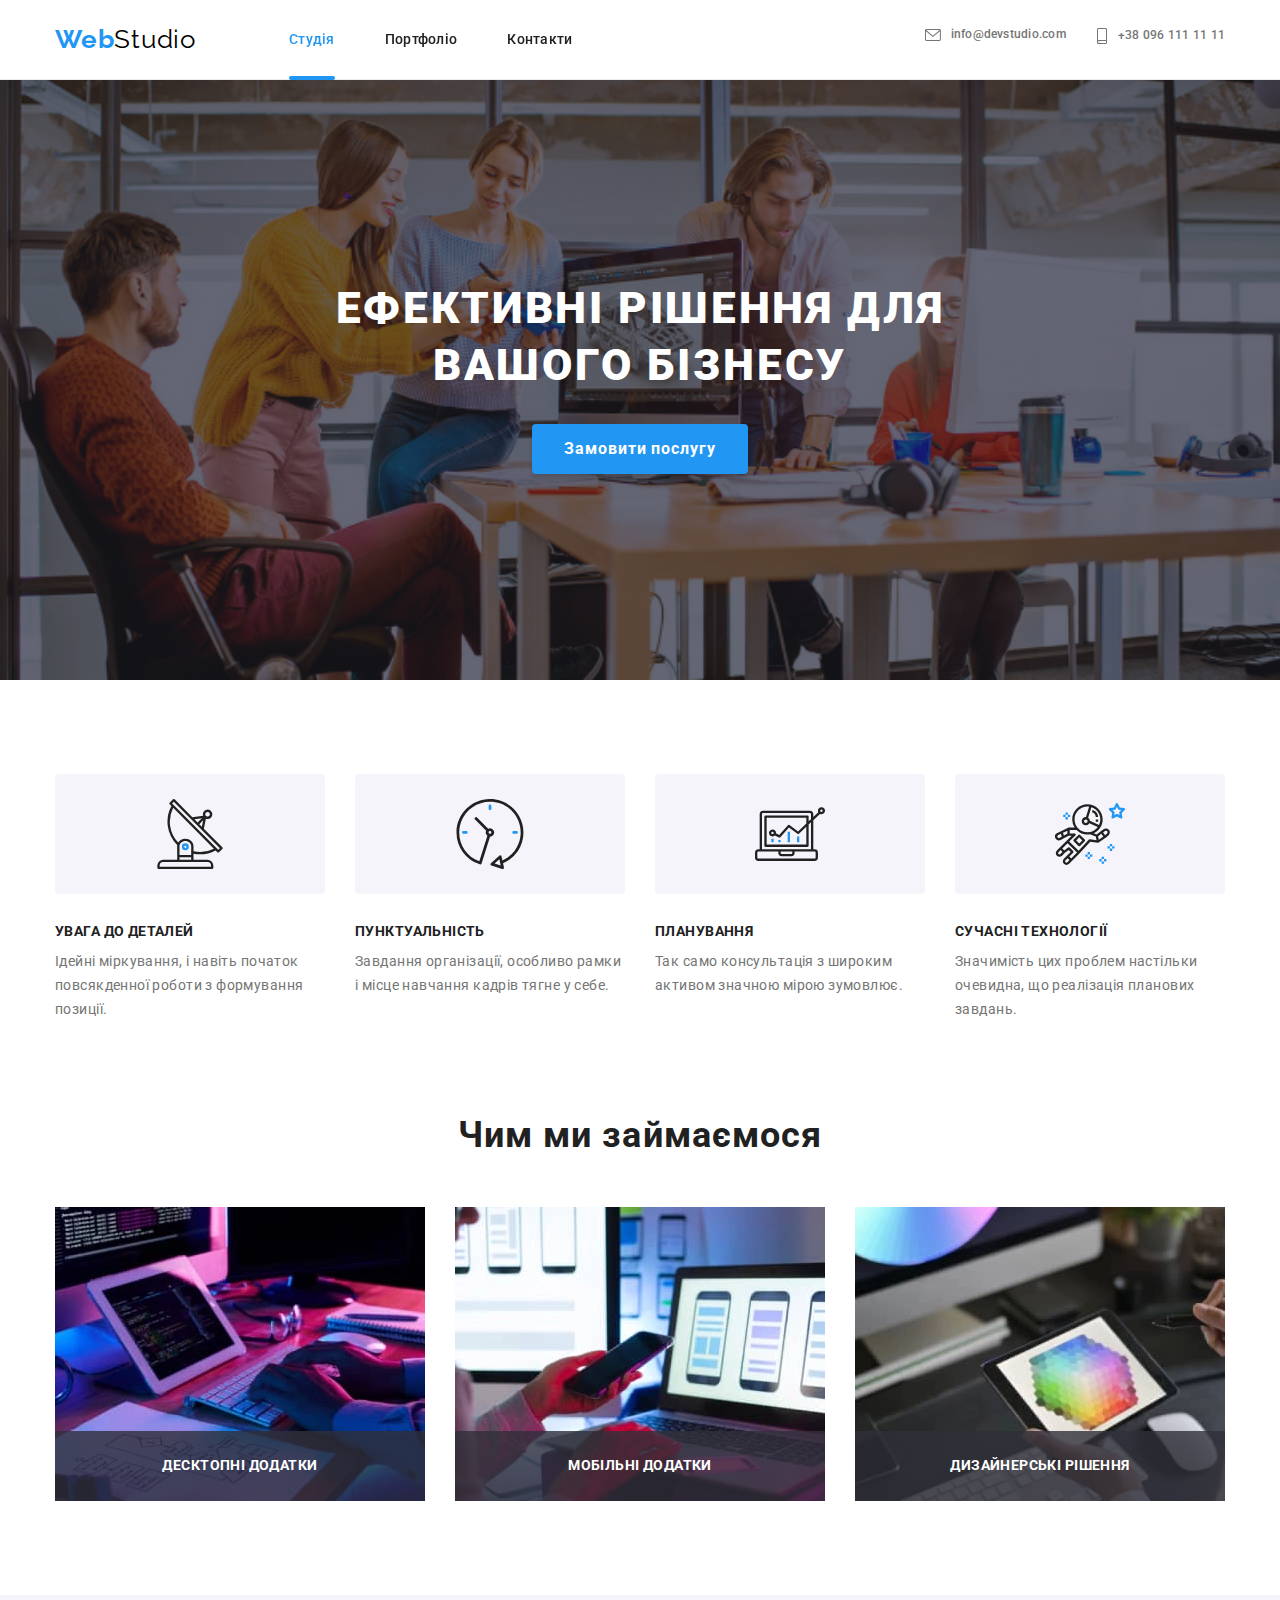
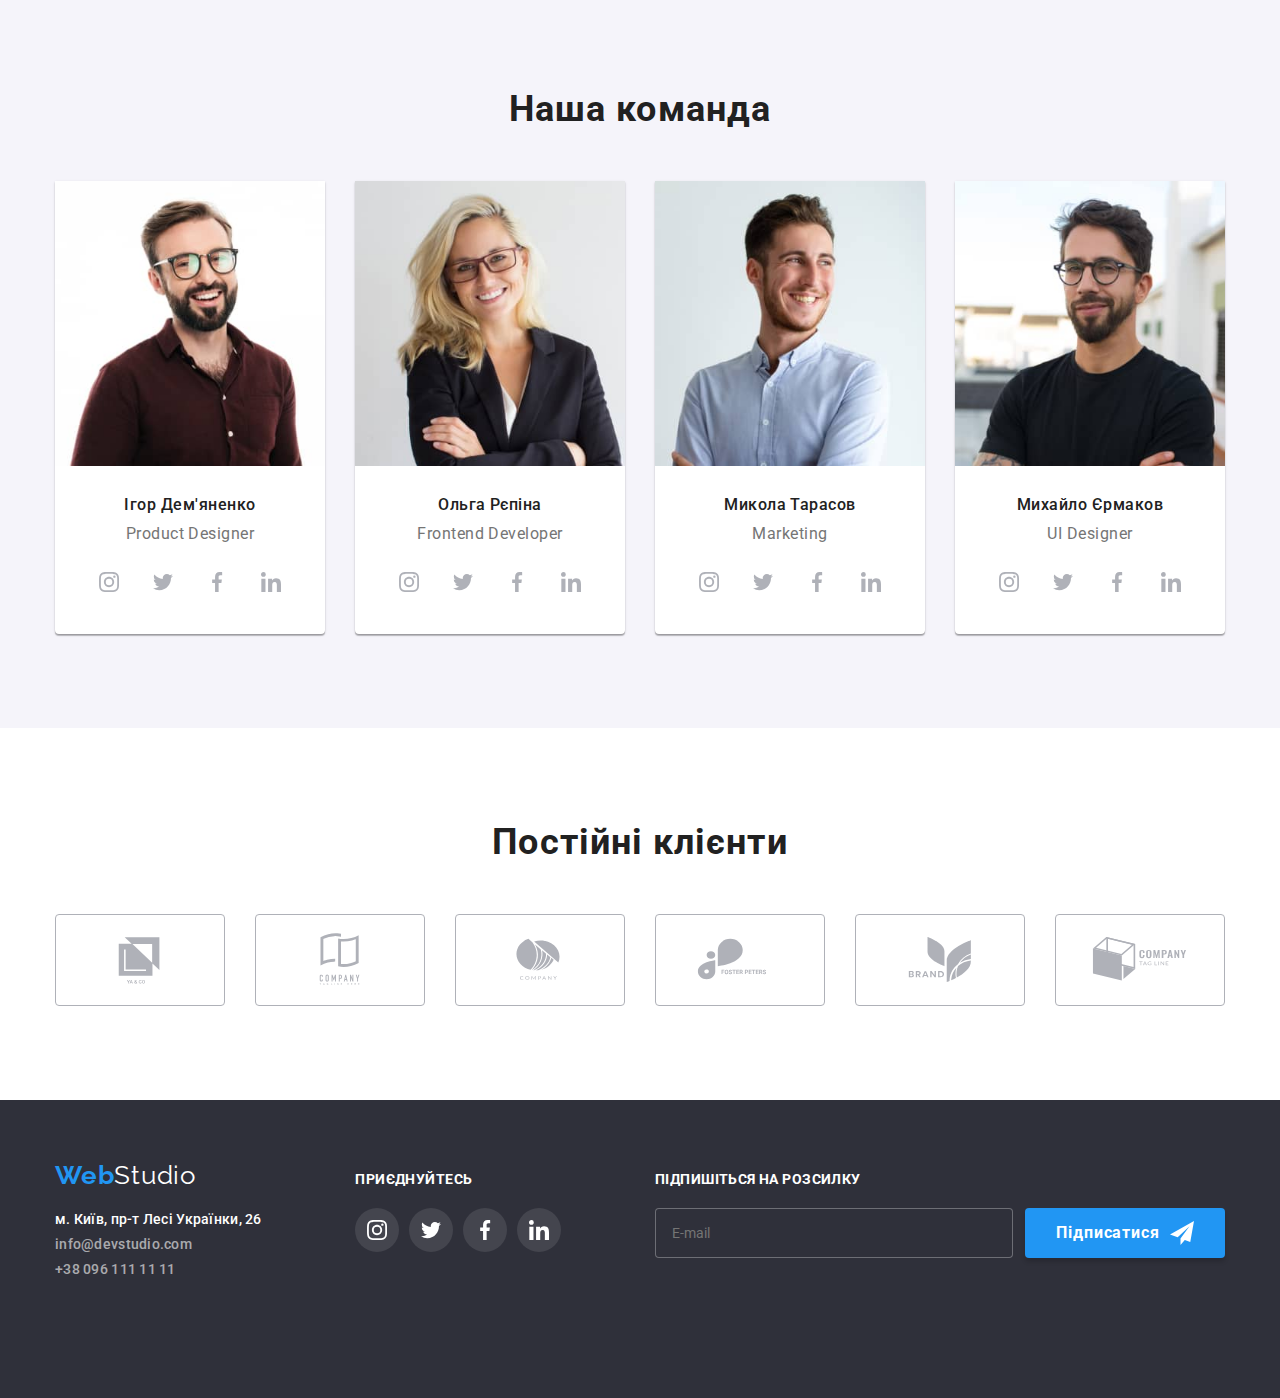
==== index.html @ 9d09aef8 "Initial commit" ====
<!DOCTYPE html>
<html lang="uk">
  <head>
    <meta charset="UTF-8" />
    <meta http-equiv="X-UA-Compatible" content="IE=edge" />
    <meta name="viewport" content="width=device-width, initial-scale=1.0" />
    <title lang="en">WebStudio</title>

    <link rel="preconnect" href="https://fonts.googleapis.com" />
    <link rel="preconnect" href="https://fonts.gstatic.com" crossorigin />
    <link
      href="https://fonts.googleapis.com/css2?family=Oleo+Script&family=Raleway:wght@700&family=Roboto:wght@400;500;700;900&display=swap"
      rel="stylesheet"
    />
    <link
      href="https://fonts.googleapis.com/css2?family=Roboto:wght@400;500;700;900&display=swap"
      rel="stylesheet"
    />
    <link
      rel="stylesheet"
      href="https://cdnjs.cloudflare.com/ajax/libs/modern-normalize/1.1.0/modern-normalize.min.css"
    />
    <link rel="stylesheet" href="./css/main.min.css" />
  </head>
  <body>
    <header class="page-header">
      <div class="container page-header__container">
        <a class="logo page-header__logo" href="./index.html"
          >Web<span class="logo__item">Studio</span></a
        >
        <nav class="navigation page-header__navigation">
          <ul class="navigation__list list">
            <li class="navigation__list-item">
              <a
                class="link navigation__link navigation__link_current"
                href="./index.html"
                >Студія</a
              >
            </li>
            <li class="navigation__list-item">
              <a class="link navigation__link" href="./portfolio.html"
                >Портфоліо</a
              >
            </li>
            <li class="navigation__list-item">
              <a class="link navigation__link" href="#">Контакти</a>
            </li>
          </ul>
        </nav>
        <ul class="contact-list list">
          <li class="contact-list__item">
            <a
              class="link contact-list__link"
              href="mailto:info@devstudio.com"
              target="_blank"
            >
              <svg
                aria-label="іконка пошти"
                class="contact-list__icon"
                width="16"
                height="12"
              >
                <use href="./images/sprite.svg#icon-envelope"></use></svg
              >info@devstudio.com</a
            >
          </li>
          <li class="contact-list__item">
            <a class="link contact-list__link" href="tel:+380961111111"
              ><svg
                aria-label="іконка телефону"
                class="contact-list__icon"
                width="12"
                height="16"
              >
                <use href="./images/sprite.svg#icon-smartphone"></use></svg
              >+38 096 111 11 11
            </a>
          </li>
        </ul>
        <button type="button" class="modal-menu-open-btn" data-menu-open>
          <svg
            aria-label="іконка меню"
            width="40"
            height="40"
            class="modal-menu-open-btn__icon"
          >
            <use href="./images/sprite.svg#icon-burger"></use>
          </svg>
        </button>
      </div>
      <div class="modal-menu" data-menu>
        <div class="container mobile-menu__container">
          <button type="button" class="modal-menu__close-btn" data-menu-close>
            <svg
              class="modal-menu__close-icon"
              aria-label="іконка замкнення"
              width="40"
              height="40"
            >
              <use href="./images/sprite.svg#icon-close"></use>
            </svg>
          </button>

          <ul class="modal-menu-nav__list list">
            <li class="modal-menu-nav__item">
              <a class="modal-menu-nav__link link" href="#">Студія</a>
            </li>
            <li class="modal-menu-nav__item">
              <a class="modal-menu-nav__link link" href="#">Портфоліо</a>
            </li>
            <li class="modal-menu-nav__item">
              <a class="modal-menu-nav__link link" href="#">Контакти</a>
            </li>
          </ul>

          <ul class="modal-menu-contact-list list">
            <li class="modal-menu-contact-list__item">
              <a
                class="modal-menu-contact-list__mail-link link"
                href="mailto:info@devstudio.com"
                target="_blank"
                >info@devstudio.com</a
              >
            </li>
            <li class="modal-menu-contact-list__item">
              <a
                class="modal-menu-contact-list__tel-link link"
                href="tel:+380961111111"
                >+38 096 111 11 11
              </a>
            </li>
          </ul>
          <ul class="modal-menu-media-list list">
            <li class="modal-menu-media-list__item">
              <a class="modal-menu-media-list_link link" href="#">Instagram</a>
            </li>
            <li class="modal-menu-media-list__item">
              <a class="modal-menu-media-list_link link" href="#">Twitter</a>
            </li>
            <li class="modal-menu-media-list__item">
              <a class="modal-menu-media-list_link link" href="#">Facebook</a>
            </li>
            <li class="modal-menu-media-list__item">
              <a class="modal-menu-media-list_link link" href="#">Linkedin</a>
            </li>
          </ul>
        </div>
      </div>
    </header>
    <main>
      <section class="section-hero">
        <div class="container">
          <h1 class="section-hero__heading">
            Ефективні рішення для вашого бізнесу
          </h1>
          <button
            class="button section-hero__button"
            type="button"
            data-modal-open
          >
            Замовити послугу
          </button>
        </div>
      </section>
      <section class="advantages-section">
        <div class="container">
          <h2 class="visually-hidden">Наші переваги</h2>
          <ul class="advantages-section__list list">
            <li>
              <div class="advantages-section__icon-box">
                <svg
                  aria-label="іконка антени"
                  class="advantages-section__icon"
                  width="70"
                  height="70"
                >
                  <use href="./images/sprite.svg#icon-antenna-1"></use>
                </svg>
              </div>
              <h3 class="advantages-section__heading">Увага до деталей</h3>
              <p class="advantages-section__paragraph">
                Ідейні міркування, і навіть початок повсякденної роботи з
                формування позиції.
              </p>
            </li>
            <li>
              <div class="advantages-section__icon-box">
                <svg
                  aria-label="іконка годинника"
                  class="advantages-section__icon"
                  width="70"
                  height="70"
                >
                  <use href="./images/sprite.svg#icon-clock-1"></use>
                </svg>
              </div>
              <h3 class="advantages-section__heading">Пунктуальність</h3>
              <p class="advantages-section__paragraph">
                Завдання організації, особливо рамки і місце навчання кадрів
                тягне у себе.
              </p>
            </li>
            <li>
              <div class="advantages-section__icon-box">
                <svg
                  aria-label="іконка діаграми"
                  class="advantages-section__icon"
                  width="70"
                  height="70"
                >
                  <use href="./images/sprite.svg#icon-diagram-1"></use>
                </svg>
              </div>
              <h3 class="advantages-section__heading">Планування</h3>
              <p class="advantages-section__paragraph">
                Так само консультація з широким активом значною мірою зумовлює.
              </p>
            </li>
            <li>
              <div class="advantages-section__icon-box">
                <svg
                  aria-label="іконка астронавта"
                  class="advantages-section__icon"
                  width="70"
                  height="70"
                >
                  <use href="./images/sprite.svg#icon-astronaut-1"></use>
                </svg>
              </div>
              <h3 class="advantages-section__heading">Сучасні технології</h3>
              <p class="advantages-section__paragraph">
                Значимість цих проблем настільки очевидна, що реалізація
                планових завдань.
              </p>
            </li>
          </ul>
        </div>
      </section>
      <section class="activity-section">
        <div class="container">
          <h2 class="section-heading">Чим ми займаємося</h2>
          <ul class="activity-section__list list">
            <li class="activity-section-list-item">
              <div class="activity-section__thumb">
                <picture>
                  <source
                    srcset="./images/img-1.webp 1x, ./images/img-1@2x.webp 2x"
                    type="image/webp"
                  />
                  <img
                    srcset="./images/img-1@2x.jpg 2x"
                    src="./images/img-1.jpg"
                    alt="Людина працює за комп'ютером"
                  />
                </picture>
                <div class="activity-section__overlay">
                  <p class="activity-section__overlay__paragraph">
                    Десктопні додатки
                  </p>
                </div>
              </div>
            </li>
            <li class="act-list-item">
              <div class="activity-section__thumb">
                <picture>
                  <source
                    srcset="./images/img-2.webp 1x, ./images/img-2@2x.webp 2x"
                    type="image/webp"
                  />
                  <img
                    srcset="./images/img-2@2x.jpg 2x"
                    src="./images/img-2.jpg"
                    alt="Людина працює з телефоном та ноутбуком"
                  />
                </picture>
                <div class="activity-section__overlay">
                  <p class="activity-section__overlay__paragraph">
                    Мобільні додатки
                  </p>
                </div>
              </div>
            </li>
            <li class="act-list-item">
              <div class="activity-section__thumb">
                <picture>
                  <source
                    srcset="./images/img-3.webp 1x, ./images/img-3@2x.webp 2x"
                    type="image/webp"
                  />
                  <img
                    srcset="./images/img-3@2x.jpg 2x"
                    src="./images/img-3.jpg"
                    alt="Людина дивиться на палітру кольорів у планшеті"
                  />
                </picture>
                <div class="activity-section__overlay">
                  <p class="activity-section__overlay__paragraph">
                    Дизайнерські рішення
                  </p>
                </div>
              </div>
            </li>
          </ul>
        </div>
      </section>
      <section class="team-section">
        <div class="container">
          <h2 class="section-heading">Наша команда</h2>

          <ul class="team-list list">
            <li class="team-card">
              <picture>
                <source
                  srcset="
                    ./images/team-1.jpg            1x,
                    ./images/team-1-desktop@2x.jpg 2x
                  "
                  media="(min-width: 1600px)"
                />

                <source
                  srcset="
                    ./images/team-1.webp            1x,
                    ./images/team-1-desktop@2x.webp 2x
                  "
                  media="(min-width: 1600px)"
                  type="image/webp"
                />
                <source
                  srcset="
                    ./images/team-1-tablet.jpg    1x,
                    ./images/team-1-tablet@2x.jpg 2x
                  "
                  media="(min-width: 768px)"
                />
                <source
                  srcset="
                    ./images/team-1-tablet.jpg    1x,
                    ./images/team-1-tablet@2x.jpg 2x
                  "
                  media="(min-width: 768px)"
                  type="image/webp"
                />
                <source
                  srcset="
                    ./images/team-1-mobile.jpg    1x,
                    ./images/team-1-mobile@2x.jpg 2x
                  "
                  media="(max-width: 767px)"
                />
                <source
                  srcset="
                    ./images/team-1-mobile.jpg    1x,
                    ./images/team-1-mobile@2x.jpg 2x
                  "
                  media="(max-width: 767px)"
                  type="image/webp"
                />

                <img
                  src="./images/team-1-mobile.jpg"
                  alt="Чоловік в окулярах"
                />
              </picture>
              <div class="team-card__text">
                <h3 class="team-card__name">Ігор Дем'яненко</h3>
                <p class="team-card__position" lang="en">Product Designer</p>

                <ul class="team-link-list list">
                  <li class="team-link-list__item">
                    <a class="team-link-list__link" href="#">
                      <svg
                        aria-label="іконка інстаграма"
                        class="team-link-list__icon"
                        width="20"
                        height="20"
                      >
                        <use href="./images/sprite.svg#icon-instagram"></use>
                      </svg>
                    </a>
                  </li>
                  <li class="team-link-list__item">
                    <a class="team-link-list__link" href="#">
                      <svg
                        aria-label="ікнока твітера"
                        class="team-link-list__icon"
                        width="20"
                        height="20"
                      >
                        <use href="./images/sprite.svg#icon-twitter"></use>
                      </svg>
                    </a>
                  </li>
                  <li class="team-link-list__item">
                    <a class="team-link-list__link" href="#">
                      <svg
                        aria-label="іконка фейсбука"
                        class="team-link-list__icon"
                        width="20"
                        height="20"
                      >
                        <use href="./images/sprite.svg#icon-facebook"></use>
                      </svg>
                    </a>
                  </li>
                  <li class="team-link-list__item">
                    <a class="team-link-list__link" href="#">
                      <svg
                        aria-label="іконка лінкедіна"
                        class="team-link-list__icon"
                        width="20"
                        height="20"
                      >
                        <use href="./images/sprite.svg#icon-linkedin"></use>
                      </svg>
                    </a>
                  </li>
                </ul>
              </div>
            </li>
            <li class="team-card">
              <picture>
                <source
                  srcset="
                    ./images/team-2.jpg            1x,
                    ./images/team-2-desktop@2x.jpg 2x
                  "
                  media="(min-width: 1600px)"
                />
                <source
                  srcset="
                    ./images/team-2.webp            1x,
                    ./images/team-2-desktop@2x.webp 2x
                  "
                  media="(min-width: 1600px)"
                  type="image/webp"
                />
                <source
                  srcset="
                    ./images/team-2-tablet.jpg    1x,
                    ./images/team-2-tablet@2x.jpg 2x
                  "
                  media="(min-width: 768px)"
                />
                <source
                  srcset="
                    ./images/team-2-tablet.webp    1x,
                    ./images/team-2-tablet@2x.webp 2x
                  "
                  media="(min-width: 768px)"
                  type="image/webp"
                />
                <source
                  srcset="
                    ./images/team-2-mobile.jpg    1x,
                    ./images/team-2-mobile@2x.jpg 2x
                  "
                  media="(max-width: 767px)"
                />
                <source
                  srcset="
                    ./images/team-2-mobile.webp    1x,
                    ./images/team-2-mobile@2x.webp 2x
                  "
                  media="(max-width: 767px)"
                  type="image/webp"
                />
                <img src="./images/team-2-mobile.jpg" alt="Жінка в окулярах" />
              </picture>
              <div class="team-card__text">
                <h3 class="team-card__name">Ольга Рєпіна</h3>
                <p class="team-card__position" lang="en">Frontend Developer</p>

                <ul class="team-link-list list">
                  <li class="team-link-list__item">
                    <a class="team-link-list__link" href="#">
                      <svg
                        aria-label="іконка інстаграма"
                        class="team-link-list__icon"
                        width="20"
                        height="20"
                      >
                        <use href="./images/sprite.svg#icon-instagram"></use>
                      </svg>
                    </a>
                  </li>
                  <li class="team-link-list__item">
                    <a class="team-link-list__link" href="#">
                      <svg
                        aria-label="іконка твітера"
                        class="team-link-list__icon"
                        width="20"
                        height="20"
                      >
                        <use href="./images/sprite.svg#icon-twitter"></use>
                      </svg>
                    </a>
                  </li>
                  <li class="team-link-list__item">
                    <a class="team-link-list__link" href="#">
                      <svg
                        aria-label="іконка фейсбука"
                        class="team-link-list__icon"
                        width="20"
                        height="20"
                      >
                        <use href="./images/sprite.svg#icon-facebook"></use>
                      </svg>
                    </a>
                  </li>
                  <li class="team-link-list__item">
                    <a class="team-link-list__link" href="#">
                      <svg
                        aria-label="іконка лінкедіна"
                        class="team-link-list__icon"
                        width="20"
                        height="20"
                      >
                        <use href="./images/sprite.svg#icon-linkedin"></use>
                      </svg>
                    </a>
                  </li>
                </ul>
              </div>
            </li>
            <li class="team-card">
              <picture>
                <source
                  srcset="
                    ./images/team-3.jpg            1x,
                    ./images/team-3-desktop@2x.jpg 2x
                  "
                  media="(min-width: 1600px)"
                />
                <source
                  srcset="
                    ./images/team-3.webp            1x,
                    ./images/team-3-desktop@2x.webp 2x
                  "
                  media="(min-width: 1600px)"
                  type="image/webp"
                />
                <source
                  srcset="
                    ./images/team-3-tablet.jpg    1x,
                    ./images/team-3-tablet@2x.jpg 2x
                  "
                  media="(min-width: 768px)"
                />
                <source
                  srcset="
                    ./images/team-3-tablet.webp    1x,
                    ./images/team-3-tablet@2x.webp 2x
                  "
                  media="(min-width: 768px)"
                  type="image/webp"
                />
                <source
                  srcset="
                    ./images/team-3-mobile.jpg    1x,
                    ./images/team-3-mobile@2x.jpg 2x
                  "
                  media="(max-width: 767px)"
                />
                <source
                  srcset="
                    ./images/team-3-mobile.webp    1x,
                    ./images/team-3-mobile@2x.webp 2x
                  "
                  media="(max-width: 767px)"
                  type="image/webp"
                />
                <img src="./images/team-3-mobile.jpg" alt="Хлопець в сорочці" />
              </picture>
              <div class="team-card__text">
                <h3 class="team-card__name">Микола Тарасов</h3>
                <p class="team-card__position" lang="en">Marketing</p>

                <ul class="team-link-list list">
                  <li class="team-link-list__item">
                    <a class="team-link-list__link" href="#">
                      <svg
                        aria-label="іконка інстаграма"
                        class="team-link-list__icon"
                        width="20"
                        height="20"
                      >
                        <use href="./images/sprite.svg#icon-instagram"></use>
                      </svg>
                    </a>
                  </li>
                  <li class="team-link-list__item">
                    <a class="team-link-list__link" href="#">
                      <svg
                        aria-label="іконка твітера"
                        class="team-link-list__icon"
                        width="20"
                        height="20"
                      >
                        <use href="./images/sprite.svg#icon-twitter"></use>
                      </svg>
                    </a>
                  </li>
                  <li class="team-link-list__item">
                    <a class="team-link-list__link" href="#">
                      <svg
                        aria-label="іконка фейсбука"
                        class="team-link-list__icon"
                        width="20"
                        height="20"
                      >
                        <use href="./images/sprite.svg#icon-facebook"></use>
                      </svg>
                    </a>
                  </li>
                  <li class="team-link-list__item">
                    <a class="team-link-list__link" href="#">
                      <svg
                        aria-label="іконка лінкедіна"
                        class="team-link-list__icon"
                        width="20"
                        height="20"
                      >
                        <use href="./images/sprite.svg#icon-linkedin"></use>
                      </svg>
                    </a>
                  </li>
                </ul>
              </div>
            </li>
            <li class="team-card">
              <picture>
                <source
                  srcset="
                    ./images/team-4.jpg            1x,
                    ./images/team-4-desktop@2x.jpg 2x
                  "
                  media="(min-width: 1600px)"
                />
                <source
                  srcset="
                    ./images/team-4.webp            1x,
                    ./images/team-4-desktop@2x.webp 2x
                  "
                  media="(min-width: 1600px)"
                  type="image/webp"
                />
                <source
                  srcset="
                    ./images/team-4-tablet.jpg    1x,
                    ./images/team-4-tablet@2x.jpg 2x
                  "
                  media="(min-width: 768px)"
                />
                <source
                  srcset="
                    ./images/team-4-tablet.webp    1x,
                    ./images/team-4-tablet@2x.webp 2x
                  "
                  media="(min-width: 768px)"
                  type="image/webp"
                />
                <source
                  srcset="
                    ./images/team-4-mobile.jpg    1x,
                    ./images/team-4-mobile@2x.jpg 2x
                  "
                  media="(max-width: 767px)"
                />
                <source
                  srcset="
                    ./images/team-4-mobile.webp    1x,
                    ./images/team-4-mobile@2x.webp 2x
                  "
                  media="(max-width: 767px)"
                  type="image-webp"
                />
                <img
                  src="./images/team-4-mobile.jpg"
                  alt="Хлопець в окулярах"
                />
              </picture>

              <div class="team-card__text">
                <h3 class="team-card__name">Михайло Єрмаков</h3>
                <p class="team-card__position" lang="en">UI Designer</p>

                <ul class="team-link-list list">
                  <li class="team-link-list__item">
                    <a class="team-link-list__link" href="#">
                      <svg
                        aria-label="іконка інстаграма"
                        class="team-link-list__icon"
                        width="20"
                        height="20"
                      >
                        <use href="./images/sprite.svg#icon-instagram"></use>
                      </svg>
                    </a>
                  </li>
                  <li class="team-link-list__item">
                    <a class="team-link-list__link" href="#">
                      <svg
                        aria-label="іконка твітера"
                        class="team-link-list__icon"
                        width="20"
                        height="20"
                      >
                        <use href="./images/sprite.svg#icon-twitter"></use>
                      </svg>
                    </a>
                  </li>
                  <li class="team-link-list__item">
                    <a class="team-link-list__link" href="#">
                      <svg
                        aria-label="іконка фейсбука"
                        class="team-link-list__icon"
                        width="20"
                        height="20"
                      >
                        <use href="./images/sprite.svg#icon-facebook"></use>
                      </svg>
                    </a>
                  </li>
                  <li class="team-link-list__item">
                    <a class="team-link-list__link" href="#">
                      <svg
                        aria-label="іконка лінкедіна"
                        class="team-link-list__icon"
                        width="20"
                        height="20"
                      >
                        <use href="./images/sprite.svg#icon-linkedin"></use>
                      </svg>
                    </a>
                  </li>
                </ul>
              </div>
            </li>
          </ul>
        </div>
      </section>

      <section class="client-section">
        <div class="container">
          <h2 class="section-heading">Постійні клієнти</h2>
          <ul class="client-list list">
            <li class="client-list__item">
              <a href="#" class="client-list__link">
                <svg
                  aria-label="лого компанії"
                  class="client-list__icon"
                  width="106"
                  height="60"
                >
                  <use href="./images/sprite.svg#icon-logo"></use>
                </svg>
              </a>
            </li>
            <li class="client-list__item">
              <a href="#" class="client-list__link">
                <svg
                  aria-label="лого компанії"
                  class="client-list__icon"
                  width="106"
                  height="60"
                >
                  <use href="./images/sprite.svg#icon-logo-2"></use>
                </svg>
              </a>
            </li>
            <li class="client-list__item">
              <a href="#" class="client-list__link">
                <svg
                  aria-label="лого компанії"
                  class="client-list__icon"
                  width="106"
                  height="60"
                >
                  <use href="./images/sprite.svg#icon-logo-3"></use>
                </svg>
              </a>
            </li>
            <li class="client-list__item">
              <a href="#" class="client-list__link">
                <svg
                  aria-label="лого компанії"
                  class="client-list__icon"
                  width="106"
                  height="60"
                >
                  <use href="./images/sprite.svg#icon-logo-4"></use>
                </svg>
              </a>
            </li>
            <li class="client-list__item">
              <a href="#" class="client-list__link">
                <svg
                  aria-label="лого компанії"
                  class="client-list__icon"
                  width="106"
                  height="60"
                >
                  <use href="./images/sprite.svg#icon-logo-5"></use>
                </svg>
              </a>
            </li>
            <li class="client-list__item">
              <a href="#" class="client-list__link">
                <svg
                  aria-label="лого компанії"
                  class="client-list__icon"
                  width="106"
                  height="60"
                >
                  <use href="./images/sprite.svg#icon-logo-6"></use>
                </svg>
              </a>
            </li>
          </ul>
        </div>
      </section>
    </main>
    <footer class="page-footer">
      <div class="container page-footer__container">
        <div class="page-footer__section address-container">
          <a class="logo address-container__logo" href="./index.html"
            >Web<span class="logo__item logo__item_light">Studio</span></a
          >
          <address class="address-container__address-info address-info">
            <ul class="list address-info__list">
              <li class="address-info__list-item">
                <a
                  class="link address-info__address-link"
                  href="https://goo.gl/maps/ioWXc1XH5CA14CVF7"
                  target="_blank"
                  rel="noopener norefferer nofollow"
                  >м. Київ, пр-т Лесі Українки, 26</a
                >
              </li>
              <li class="address-info__list-item">
                <a
                  class="link address-info__contact-link"
                  href="mailto:info@devstudio.com"
                  target="_blank"
                  >info@devstudio.com</a
                >
              </li>
              <li class="address-info__list-item">
                <a
                  class="link address-info__contact-link"
                  href="tel:+380961111111"
                  >+38 096 111 11 11</a
                >
              </li>
            </ul>
          </address>
        </div>
        <div class="page-footer__section">
          <p class="page-footer__section-title">Приєднуйтесь</p>
          <ul class="list join-us-list">
            <li class="join-us-list__item">
              <a class="join-us-list__link" href="#">
                <svg
                  aria-label="інонка інстаграма"
                  class="join-us-list__icon"
                  width="20"
                  height="20"
                >
                  <use href="./images/sprite.svg#icon-instagram-2"></use>
                </svg>
              </a>
            </li>
            <li class="join-us-list__item">
              <a class="join-us-list__link" href="#">
                <svg
                  aria-label="інонка твітера"
                  class="join-us-list__icon"
                  width="20"
                  height="20"
                >
                  <use href="./images/sprite.svg#icon-twitter-2"></use>
                </svg>
              </a>
            </li>
            <li class="join-us-list__item">
              <a class="join-us-list__link" href="#">
                <svg
                  aria-label="іконка фейсбука"
                  class="join-us-list__icon"
                  width="20"
                  height="20"
                >
                  <use href="./images/sprite.svg#icon-facebook-2"></use>
                </svg>
              </a>
            </li>
            <li class="join-us-list__item">
              <a class="join-us-list__link" href="#">
                <svg
                  aria-label="іконка лінкедіна"
                  class="join-us-list__icon"
                  width="20"
                  height="20"
                >
                  <use href="./images/sprite.svg#icon-linkedin-2"></use>
                </svg>
              </a>
            </li>
          </ul>
        </div>
        <div class="page-footer__section subscription-section">
          <p class="page-footer__section-title">Підпишіться на розсилку</p>
          <form class="subscription-form">
            <input
              class="subscription-form__email"
              type="email"
              placeholder="E-mail"
              name="user-email"
              required
            />
            <button
              type="submit"
              class="button subscription-form__submit-button"
            >
              Підписатися<svg
                class="subscription-form__submit-icon"
                aria-label="іконка відправлення"
                width="24"
                height="24"
              >
                <use href="./images/sprite.svg#icon-send"></use>
              </svg>
            </button>
          </form>
        </div>
      </div>
    </footer>
    <div class="backdrop is-hidden" data-modal>
      <div class="modal-window">
        <button type="button" class="modal-close-btn" data-modal-close>
          <svg
            aria-label="іконка закриття"
            class="close-icon"
            width="18"
            height="18"
          >
            <use href="./images/sprite.svg#icon-close"></use>
          </svg>
        </button>
        <p class="modal-paragraph">Залиште свої дані, ми вам передзвонимо</p>
        <form class="modal-form">
          <label class="modal-label" for="name">Ім'я</label>
          <div class="input-wrapper">
            <input
              class="modal-input"
              type="text"
              name="client-name"
              id="name"
              required
              pattern="[A-Za-zА-Яа-яІіЇї]+"
            />
            <svg
              class="input-icon"
              aria-label="іконка чоловіка"
              width="18"
              height="18"
            >
              <use href="./images/sprite.svg#name-icon"></use>
            </svg>
          </div>

          <label class="modal-label" for="phone-number">Телефон</label>
          <div class="input-wrapper">
            <input
              class="modal-input"
              type="tel"
              name="client-phone-number"
              id="phone-number"
              required
              pattern="^[\+]?[(]?[0-9]{3}[)]?[-\s\.]?[0-9]{3}[-\s\.]?[0-9]{4,6}$"
            />
            <svg
              class="input-icon"
              aria-label="іконка телефона"
              width="18"
              height="18"
            >
              <use href="./images/sprite.svg#tel-icon"></use>
            </svg>
          </div>

          <label class="modal-label" for="email">Пошта </label>
          <div class="input-wrapper">
            <input
              class="modal-input"
              type="email"
              id="email"
              name="client-email"
              required
              pattern="^[a-zA-Z0-9.!#$%&'*+/=?^_`{|}~-]+@[a-zA-Z0-9-]+(?:\.[a-zA-Z0-9-]+)*$"
            />
            <svg
              class="input-icon"
              aria-label="іконка пошти"
              width="18"
              height="18"
            >
              <use href="./images/sprite.svg#email-icon"></use>
            </svg>
          </div>

          <label class="textarea-label"
            >Коментар
            <textarea
              class="modal-textarea"
              name="client-comment"
              placeholder="Введіть текст"
            ></textarea>
          </label>
          <label class="checkbox-label">
            <input
              class="modal-checkbox visually-hidden"
              type="checkbox"
              name="user-policy"
              required
            />
            <svg class="unchecked-icon" width="16" height="15">
              <use href="./images/sprite.svg#icon-unchecked"></use>
            </svg>
            <svg class="checked-icon" width="16" height="15">
              <use href="./images/sprite.svg#icon-check"></use>
            </svg>
            Погоджуюся з розсилкою та приймаю
            <a class="policy-link" href="#">Умови договору</a>
          </label>

          <button class="button modal-form-button" type="submit">
            Відправити
          </button>
        </form>
      </div>
    </div>
    <script src="./js/modal.js"></script>
    <script src="./js/menu.js"></script>
  </body>
</html>
---- css/main.min.css ----
:root{--footer-color: #2f303a;--accent-color: #2196f3;--main-color: #ffffff;--primary-text-color: #757575;--secondary-text-color: #212121;--background-color: #f5f5f5;--additional-background-color: #f5f4fa;--main-font: "Roboto", sans-serif;--logo-font: "Raleway", sans-serif}.visually-hidden{position:absolute;width:1px;height:1px;margin:-1px;border:0;padding:0;white-space:nowrap;clip-path:inset(100%);clip:rect(0 0 0 0);overflow:hidden}body{padding-top:60px;background-color:var(--main-color);font-family:"Roboto",sans-serif;color:var(--secondary-text-color);font-size:14px;letter-spacing:.03em}h1,h2,h3,h4,h5,h6,p{margin:0px}ul{margin-bottom:0px}img{display:block;max-width:100%;height:auto}.address{font-style:normal}.section{padding-top:94px;padding-bottom:94px}.list{list-style:none;margin:0;padding-left:0}@media screen and (min-width: 768px){body{padding-top:80px}}.container{width:100%;padding:0 15px}@media screen and (min-width: 480px){.container{width:480px;margin-left:auto;margin-right:auto}}@media screen and (min-width: 768px){.container{width:768px}}@media screen and (min-width: 1200px){.container{width:1200px}}.button{background-color:var(--accent-color);border:none;box-shadow:0px 4px 4px rgba(0,0,0,.15);border-radius:4px;font-family:inherit;font-style:normal;font-weight:700;font-size:16px;line-height:1.88;color:var(--main-color);cursor:pointer;letter-spacing:.06em;white-space:nowrap;transition:background-color 250ms cubic-bezier(0.4, 0, 0.2, 1),box-shadow 250ms cubic-bezier(0.4, 0, 0.2, 1)}.button:hover,.button:focus{background-color:#188ce8;box-shadow:0px 4px 4px rgba(0,0,0,.15)}.backdrop{position:fixed;top:0;left:0;z-index:101;width:100%;height:100%;background-color:rgba(0,0,0,.2);transform:scale(1);transition:opacity 250ms cubic-bezier(0.4, 0, 0.2, 1),visibility 250ms cubic-bezier(0.4, 0, 0.2, 1),transform 250ms cubic-bezier(0.4, 0, 0.2, 1)}.backdrop.is-hidden{visibility:hidden;opacity:0;pointer-events:none}.backdrop.is-hidden .modal-window{transform:translate(-50%, -50%) scale(0)}.section-heading{margin-bottom:50px;font-weight:700;font-size:36px;line-height:1.16;text-align:center;letter-spacing:.03em;color:var(--secondary-text-color)}.modal-window{position:absolute;top:50%;left:50%;padding:40px;transform:translate(-50%, -50%) scale(1);width:450px;height:609px;background-color:var(--main-color);box-shadow:0px 1px 3px rgba(0,0,0,.12),0px 1px 1px rgba(0,0,0,.14),0px 2px 1px rgba(0,0,0,.2);border-radius:4px;transition:transform 250ms cubic-bezier(0.4, 0, 0.2, 1)}.modal-close-btn{position:absolute;padding:0;display:flex;justify-content:center;align-items:center;top:8px;right:8px;width:30px;height:30px;background-color:var(--main-color);border:1px solid rgba(0,0,0,.1);border-radius:50%;cursor:pointer}.close-icon{transition:fill 250ms cubic-bezier(0.4, 0, 0.2, 1)}.modal-close-btn:hover .close-icon,.modal-close-btn:focus .close-icon{fill:var(--accent-color)}.modal-form{display:flex;flex-direction:column}.modal-paragraph{margin:0;margin-bottom:12px;font-weight:700;font-size:20px;line-height:1.5;text-align:center;color:var(--secondary-text-color)}.modal-label,.textarea-label{font-size:14px;line-height:1.16;letter-spacing:.01em;color:var(--primary-text-color)}.modal-label{margin-bottom:4px}.textarea-label{margin-bottom:20px}.checkbox-label{position:relative;font-weight:400;font-size:12px;line-height:1.16;letter-spacing:.03em;color:var(--primary-text-color);margin-bottom:30px;margin-left:auto;margin-right:auto;padding-left:23px}.modal-input{display:block;box-sizing:border-box;width:100%;height:40px;padding-left:42px;border:1px solid rgba(33,33,33,.2);border-radius:4px;color:var(--secondary-text-color);outline:none;transition:border-color 250ms cubic-bezier(0.4, 0, 0.2, 1)}.modal-input:focus{border-color:var(--accent-color)}.input-wrapper{position:relative;width:100%;margin-bottom:10px}.input-icon{position:absolute;top:50%;left:0;transform:translateY(-50%);margin-left:12px;fill:var(--secondary-text-color);transition:fill 250ms cubic-bezier(0.4, 0, 0.2, 1)}.modal-input:focus+.input-icon{fill:var(--accent-color)}.modal-textarea{display:block;width:100%;height:120px;padding:12px 16px;border:1px solid rgba(33,33,33,.2);border-radius:4px;margin-top:4px;resize:none;outline:none;transition:border-color 250ms cubic-bezier(0.4, 0, 0.2, 1)}.modal-textarea:focus{border-color:var(--accent-color)}.modal-textarea::placeholder{color:rgba(117,117,117,.5)}.unchecked-icon{position:absolute;top:50%;left:0;transform:translateY(-50%)}.checked-icon{display:none;position:absolute;top:50%;left:0;transform:translateY(-50%);transition:box-shadow 250ms cubic-bezier(0.4, 0, 0.2, 1)}.modal-checkbox:checked~.checked-icon{display:block}.modal-checkbox:focus~.checked-icon{box-shadow:0 0 0 2px rgba(0,0,255,.8)}.policy-link{color:var(--accent-color)}.modal-form-button{width:200px;height:50px;align-self:center}@media screen and (min-width: 1200px){.modal-window{width:528px;height:581px}}.logo{color:var(--accent-color);font-family:"Raleway",sans-serif;font-weight:700;font-size:26px;line-height:1.19;letter-spacing:.03em;text-decoration:none}.logo .logo__item{color:#000;font-weight:400}.logo .logo__item.logo__item_light{font-weight:400;color:var(--main-color)}.navigation{display:flex;align-items:center}.navigation__list{margin:0;padding-left:0px;display:flex}.navigation__list>.navigation__list-item:not(:last-child){margin-right:50px}.navigation__list .navigation__link{display:inline-block;padding:32px 0;position:relative}.navigation__list .navigation__link.navigation__link_current{color:var(--accent-color)}.navigation__list .navigation__link.navigation__link_current::after{content:"";position:absolute;bottom:0;display:block;width:100%;height:4px;border-radius:2px;background-color:var(--accent-color)}@media screen and (max-width: 767px){.navigation{display:none}}.link{font-weight:500;letter-spacing:.02em;text-decoration:none;color:var(--secondary-text-color);font-style:normal;transition:color 250ms cubic-bezier(0.4, 0, 0.2, 1)}.link:hover,.link:focus{color:var(--accent-color)}.contact-list{display:none}.contact-list .contact-list__link{display:flex;align-items:center;color:var(--primary-text-color)}.contact-list .contact-list__link:hover,.contact-list .contact-list__link:focus{color:var(--accent-color)}.contact-list .contact-list__link .contact-list__icon{fill:currentColor;margin-right:10px}@media screen and (min-width: 768px){.contact-list{display:flex;flex-direction:column}.contact-list>.contact-list__item:not(:last-child){margin-bottom:10px}.contact-list .contact-list__link{display:flex;align-items:center;color:var(--primary-text-color);font-size:12px;line-height:1.16}.contact-list .contact-list__link:hover,.contact-list .contact-list__link:focus{color:var(--accent-color)}.contact-list .contact-list__link .contact-list__icon{fill:currentColor;margin-right:10px}}@media screen and (min-width: 1200px){.contact-list{flex-direction:row}.contact-list>.contact-list__item:not(:last-child){margin-right:30px}.contact-list__link{font-size:14px;line-height:1.14}}.portfolio-categories{display:flex;justify-content:center}.portfolio-categories .portfolio-categories__item{margin-bottom:15px}.portfolio-categories>.portfolio-categories__item:not(:last-child){margin-right:8px}.portfolio-categories .portfolio-categories__button{background-color:var(--additional-background-color);font-family:inherit;font-style:normal;font-weight:500;font-size:16px;line-height:1.6;text-align:center;letter-spacing:.03em;color:var(--secondary-text-color);cursor:pointer;border:none;border-radius:4px;padding:6px 22px;transition:background-color 250ms cubic-bezier(0.4, 0, 0.2, 1),box-shadow 250ms cubic-bezier(0.4, 0, 0.2, 1),color 250ms cubic-bezier(0.4, 0, 0.2, 1)}.portfolio-categories .portfolio-categories__button:hover,.portfolio-categories .portfolio-categories__button:focus{background-color:var(--accent-color);color:var(--main-color);box-shadow:0px 3px 1px rgba(0,0,0,.1),0px 1px 2px rgba(0,0,0,.08),0px 2px 2px rgba(0,0,0,.12)}.portfolio-list{display:flex;flex-wrap:wrap}.portfolio-list>.portfolio-list__item{margin-bottom:30px}@media screen and (min-width: 768px){.portfolio-list{justify-content:space-between}.portfolio-list>.portfolio-list__item{margin-bottom:0}.portfolio-list>.portfolio-list__item:not(:last-child){margin-bottom:30px}}@media screen and (min-width: 1200px){.portfolio-list>.portfolio-list__item:not(:last-child){margin-bottom:0}.portfolio-list>.portfolio-list__item:not(:nth-last-child(-1n+3)){margin-bottom:30px}}.portfolio-card{width:100%}.portfolio-card .portfolio-card__link{display:block;text-decoration:none;transition:box-shadow 250ms cubic-bezier(0.4, 0, 0.2, 1)}.portfolio-card .portfolio-card__link:hover,.portfolio-card .portfolio-card__link:focus{box-shadow:0px 1px 1px rgba(0,0,0,.12),0px 4px 4px rgba(0,0,0,.06),1px 4px 6px rgba(0,0,0,.16)}.portfolio-card .portfolio-card__link:hover .portfolio-card__overlay,.portfolio-card .portfolio-card__link:focus .portfolio-card__overlay{transform:translateY(0)}.portfolio-card .portfolio-card__link .portfolio-card__thumb{position:relative;overflow:hidden}.portfolio-card .portfolio-card__link .portfolio-card__overlay{position:absolute;top:0;left:0;width:100%;height:100%;padding:63px 24px;background-color:rgba(33,150,243,.9);transform:translateY(100%);transition:transform 250ms cubic-bezier(0.4, 0, 0.2, 1)}.portfolio-card .portfolio-card__link .portfolio-card__overlay-text{font-size:18px;line-height:1.55;letter-spacing:.03em;color:var(--main-color)}.portfolio-card .portfolio-card__link .portfolio-card__content{border:1px solid #eee;padding:20px 24px}.portfolio-card .portfolio-card__link .portfolio-card__heading{margin-bottom:4px;font-weight:700;font-size:18px;line-height:2;letter-spacing:.06em;color:var(--secondary-text-color)}.portfolio-card .portfolio-card__link .portfolio-card__type{margin:0;font-size:16px;line-height:1.8;letter-spacing:.03em;color:var(--primary-text-color)}@media screen and (min-width: 768px){.portfolio-card{width:354px}}@media screen and (min-width: 1200px){.portfolio-card{width:370px}}.address-container__logo{margin-bottom:20px}.address-info .address-info__list{display:flex;flex-direction:column;align-items:center}.address-info .address-info__list>.address-info__list-item:not(:last-child){margin-bottom:9px}.address-info .address-info__address-link{color:var(--main-color)}.address-info .address-info__contact-link{color:rgba(255,255,255,.6)}.address-info .address-info__contact-link:hover,.address-info .address-info__contact-link:focus{color:var(--accent-color)}@media screen and (min-width: 1200px){.address-info .address-info__list{align-items:flex-start}}.join-us-list{width:206px;height:44px;display:flex;justify-content:space-between}.join-us-list .join-us-list__item{width:44px;height:44px}.join-us-list .join-us-list__link{display:inline-flex;justify-content:center;align-items:center;width:100%;height:100%;background-color:rgba(255,255,255,.1);border-radius:50%;transition:background-color 250ms cubic-bezier(0.4, 0, 0.2, 1)}.join-us-list .join-us-list__link:hover,.join-us-list .join-us-list__link:focus{background-color:var(--accent-color)}.join-us-list .join-us-list__icon{fill:var(--main-color)}.subscription-form{width:100%}.subscription-form .subscription-form__email{padding-left:16px;padding-right:16px;margin-right:12px;width:100%;height:50px;border:1px solid rgba(255,255,255,.3);border-radius:4px;color:var(--main-color);background-color:var(--footer-color);outline:none;transition:border-color 250ms cubic-bezier(0.4, 0, 0.2, 1);margin-bottom:20px}.subscription-form .subscription-form__email:focus{border-color:var(--accent-color)}.subscription-form .subscription-form__submit-button{display:block;width:200px;height:50px;margin:0 auto}.subscription-form .subscription-form__submit-icon{vertical-align:middle;margin-left:10px;fill:var(--main-color)}@media screen and (min-width: 768px){.subscription-form{text-align:center;width:450px}.subscription-form .subscription-form__email{margin-right:auto;margin-left:auto}}@media screen and (min-width: 1200px){.subscription-form{display:flex;flex-direction:row;width:auto}.subscription-form .subscription-form__email{width:358px;margin-right:12px}.subscription-form .subscription-form__submit-button{margin:0}}.page-footer{background-color:var(--footer-color);padding:60px 0}.page-footer__container{display:flex;flex-direction:column;justify-content:space-around}.page-footer__section{display:flex;flex-direction:column;align-items:center;margin-bottom:60px}.page-footer__section-title{font-family:var(--main-font);font-weight:700;font-size:14px;line-height:1.14;text-transform:uppercase;color:var(--main-color);margin-bottom:20px}@media screen and (min-width: 768px){.page-footer__container{flex-direction:row;flex-wrap:wrap}}@media screen and (min-width: 1200px){.page-footer__container{align-items:baseline;justify-content:space-between;flex-wrap:nowrap}.page-footer__section{align-items:flex-start}}.page-header{position:fixed;top:0;left:0;width:100%;height:60px;z-index:100;background-color:var(--main-color);border-bottom:1px solid #ececec}.page-header__container{height:100%;display:flex;align-items:center;justify-content:space-between}.page-header__container .modal-menu-open-btn__icon{display:inline-block;width:30px;height:30px;stroke-width:0;stroke:currentColor;fill:currentColor}.page-header__container .modal-menu-open-btn{border:none;background-color:var(--main-color)}@media screen and (min-width: 768px){.page-header{height:80px}.modal-menu-open-btn{display:none}}@media screen and (min-width: 1200px){.page-header__container{justify-content:flex-start}.page-header__navigation{margin-left:93px;margin-right:auto}}.section-hero{background-image:linear-gradient(rgba(47, 48, 58, 0.4), rgba(47, 48, 58, 0.4)),url(../images/bg-img-mobile.jpg);background-position:center;background-size:cover;background-repeat:no-repeat;max-width:1600px;height:400px;margin:0 auto;background-color:var(--footer-color);padding:118px 0;text-align:center}@media screen and (min-device-pixel-ratio: 2),(min-resolution: 192dpi),(min-resolution: 2dppx){.section-hero{background-image:linear-gradient(rgba(47, 48, 58, 0.4), rgba(47, 48, 58, 0.4)),url("../images/bg-img-mobile@2x.jpg")}}.section-hero__heading{width:360px;margin:0 auto;margin-bottom:30px;font-weight:900;font-size:26px;line-height:1.61;text-align:center;letter-spacing:.06em;text-transform:uppercase;color:var(--main-color)}.section-hero__button{width:200px;height:50px}@media screen and (min-width: 768px){.section-hero{background-image:linear-gradient(rgba(47, 48, 58, 0.4), rgba(47, 48, 58, 0.4)),url(../images/bg-img-tablet.jpg)}}@media screen and (min-device-pixel-ratio: 2)and (min-width: 768px),(min-resolution: 192dpi)and (min-width: 768px),(min-resolution: 2dppx)and (min-width: 768px){.section-hero{background-image:linear-gradient(rgba(47, 48, 58, 0.4), rgba(47, 48, 58, 0.4)),url("../images/bg-img-tablet@2x.jpg")}}@media screen and (min-width: 1200px){.section-hero{height:600px;padding:200px 0}.section-hero__heading{width:696px;font-size:44px;line-height:1.3}.section-hero__button{width:216px}}@media screen and (min-device-pixel-ratio: 2)and (min-width: 1200px),(min-resolution: 192dpi)and (min-width: 1200px),(min-resolution: 2dppx)and (min-width: 1200px){.section-hero{background-image:linear-gradient(rgba(47, 48, 58, 0.4), rgba(47, 48, 58, 0.4)),url("../images/bg-img@2x.jpg")}}.advantages-section{padding-top:60px;padding-bottom:60px;background-color:var(--main-color)}.advantages-section__list{margin-bottom:-30px}.advantages-section__list>li{display:flex;flex-direction:column;align-items:center;margin-bottom:30px}.advantages-section__icon-box{width:450px;height:120px;padding:25px 191px;background-color:#f5f4fa;border:none;border-radius:4px;margin-bottom:30px}.advantages-section__heading{margin-bottom:10px;font-weight:700;font-size:14px;line-height:1.14;letter-spacing:.03em;text-transform:uppercase;color:var(--secondary-text-color)}.advantages-section__paragraph{margin:0;font-size:14px;line-height:1.7;letter-spacing:.03em;color:var(--primary-text-color)}@media screen and (min-width: 768px){.advantages-section__list{display:flex;flex-wrap:wrap;justify-content:space-between}.advantages-section__list>li{align-items:flex-start;width:354px}.advantages-section__icon-box{width:354px;padding:25px 144px}}@media screen and (min-width: 1200px){.advantages-section{padding-top:94px;padding-bottom:0}.advantages-section__list>li{width:270px}.advantages-section__icon-box{width:270px;padding:25px 100px}}@media screen and (max-width: 1199px){.activity-section{display:none}}.activity-section{padding:94px 0;background-color:var(--main-color)}.activity-section__list{display:flex}.activity-section__list>li:not(:last-child){margin-right:30px}.activity-section__thumb{position:relative}.activity-section__overlay{display:flex;justify-content:center;align-items:center;position:absolute;bottom:0;width:100%;height:70px;background-color:rgba(47,48,58,.8)}.activity-section__overlay__paragraph{font-weight:700;line-height:1.14;text-transform:uppercase;color:var(--main-color)}.team-section{padding:60px 0;margin-bottom:-30px;background-color:#f5f4fa}.team-list>li{margin-bottom:30px}.team-card{text-align:center;width:450px;background-color:var(--main-color);box-shadow:0px 1px 3px rgba(0,0,0,.12),0px 1px 1px rgba(0,0,0,.14),0px 2px 1px rgba(0,0,0,.2);border-radius:0px 0px 4px 4px}.team-card__text{padding-top:30px;padding-bottom:30px}.team-link-list{margin-top:16px;display:flex;justify-content:center;gap:10px}.team-link-list__item{width:44px;height:44px}.team-link-list__link{display:inline-flex;justify-content:center;align-items:center;width:100%;height:100%;color:#afb1b8;border-radius:50%;transition:color 250ms cubic-bezier(0.4, 0, 0.2, 1),background-color 250ms cubic-bezier(0.4, 0, 0.2, 1)}.team-link-list__link:hover,.team-link-list__link:focus{background-color:var(--accent-color);color:var(--main-color);border-color:var(--main-color)}.team-link-list__icon{fill:currentColor}.team-card__name{margin:0;font-weight:500;font-size:16px;line-height:1.18;letter-spacing:.03em;color:var(--secondary-text-color)}.team-card__position{margin:10px 0 0;font-size:16px;line-height:1.18;letter-spacing:.03em;color:var(--primary-text-color)}@media screen and (min-width: 768px){.team-list{display:flex;flex-wrap:wrap;justify-content:space-between}.team-list .team-card{width:354px}}@media screen and (min-width: 1200px){.team-section{padding:94px 0}.team-list .team-card{width:270px}}.client-section{padding:60px 0;background-color:var(--main-color);margin-bottom:-30px}.client-list{display:flex;flex-wrap:wrap;justify-content:space-between}.client-list__item{width:210px;height:92px}.client-list__item{margin-bottom:30px}.client-list__link{display:inline-flex;justify-content:center;align-items:center;width:100%;height:100%;border:1px solid #afb1b8;border-radius:4px;color:#afb1b8;transition:color 250ms cubic-bezier(0.4, 0, 0.2, 1),border-color 250ms cubic-bezier(0.4, 0, 0.2, 1)}.client-list__link:hover,.client-list__link:focus{color:var(--accent-color);border-color:#188ce8}.client-list__icon{fill:currentColor}@media screen and (min-width: 768px){.client-list__item{width:226px}}@media screen and (min-width: 1200px){.client-section{padding:94px 0}.client-list__item{width:170px}}.portfolio-section{padding-top:60px;padding-bottom:60px;background-color:var(--main-color)}.portfolio-section .portfolio-section__categories{display:flex;flex-wrap:wrap;justify-content:flex-start;margin-bottom:25px}@media screen and (min-width: 768px){.portfolio-section .portfolio-section__categories{flex-wrap:nowrap;justify-content:center}}@media screen and (min-width: 1200px){.portfolio-section{padding-top:94px;padding-bottom:94px}}@media screen and (max-width: 767px){.mobile-menu__container{position:relative;padding:48px 40px}.modal-menu{position:fixed;top:0;left:0;z-index:105;width:100%;height:100%;background-color:var(--main-color);opacity:0;visibility:hidden;pointer-events:none;transition:opacity 250ms cubic-bezier(0.4, 0, 0.2, 1),visibility 250ms cubic-bezier(0.4, 0, 0.2, 1)}.modal-menu.is-open{opacity:1;visibility:visible;pointer-events:auto}.modal-menu__close-btn{position:absolute;top:10px;right:15px;padding:0;border:none;background-color:var(--main-color)}.modal-menu__close-icon:hover{fill:var(--accent-color)}.modal-menu-nav__list{margin-bottom:302px}.modal-menu-nav__item:not(:last-child){margin-bottom:32px}.modal-menu-nav__link{font-family:inherit;font-weight:500;font-size:40px;line-height:1.17;letter-spacing:.02em;color:var(--secondary-text-color)}.modal-menu-nav__link:hover,.modal-menu-nav__link:focus{color:var(--accent-color)}.modal-menu-contact-list{display:flex;flex-direction:column-reverse;margin-bottom:64px}.modal-menu-contact-list__item:not(:first-child){margin-bottom:32px}.modal-menu-contact-list__mail-link{font-family:inherit;font-weight:500;font-size:24px;line-height:1.16;letter-spacing:.02em;color:var(--primary-text-color)}.modal-menu-contact-list__mail-link:hover{color:var(--accent-color)}.modal-menu-contact-list__tel-link{font-family:inherit;font-weight:500;font-size:34px;line-height:1.17;letter-spacing:.02em;color:var(--primary-text-color)}.modal-menu-contact-list__tel-link:hover{color:var(--accent-color)}.modal-menu-media-list{display:flex;flex-direction:row}.modal-menu-media-list__item:not(:first-child){padding-left:10px}.modal-menu-media-list__item:not(:last-child){padding-right:10px;border-right:1px solid rgba(33,33,33,.2)}.modal-menu-media-list_link{font-family:inherit;font-style:normal;font-weight:500;font-size:18px;line-height:1.22;color:var(--accent-color)}}@media screen and (min-width: 768px){.modal-menu{display:none}}/*# sourceMappingURL=main.min.css.map */
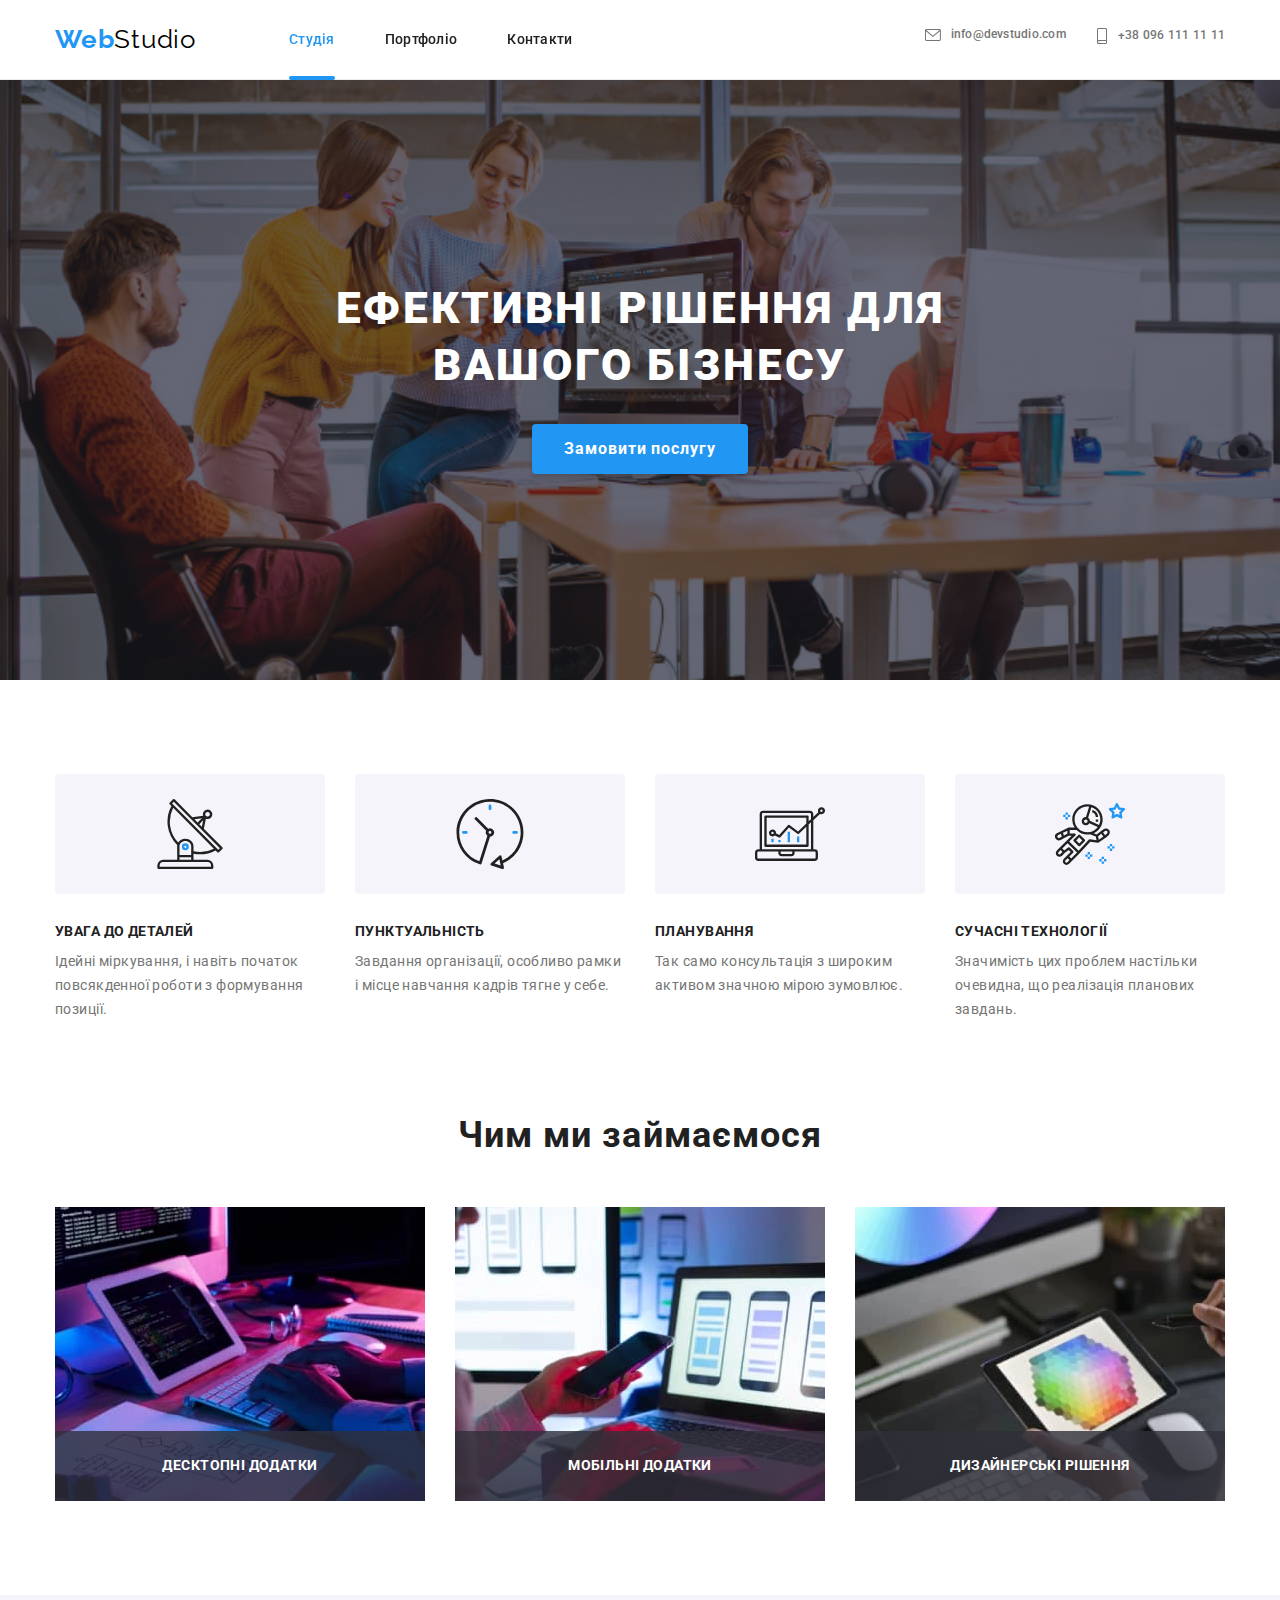
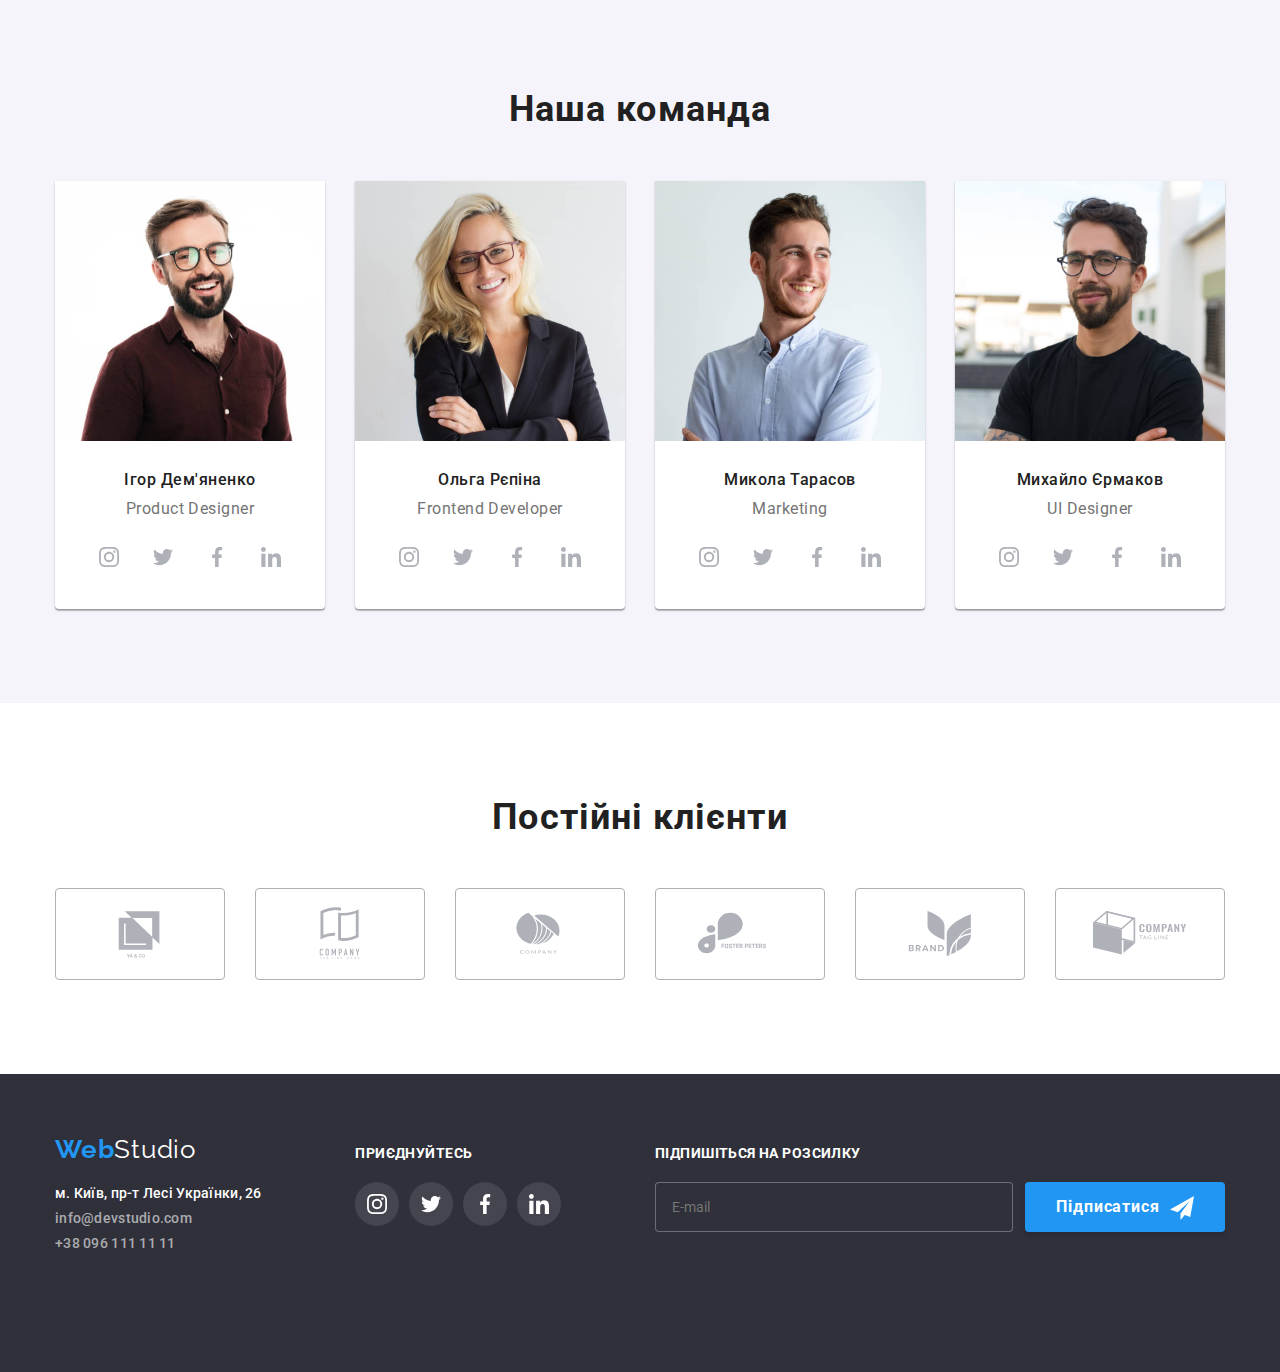
==== commit 301335eb: "changed main.min.css" ====
--- a/index.html
+++ b/index.html
@@ -106,7 +106,9 @@
               <a class="modal-menu-nav__link link" href="#">Студія</a>
             </li>
             <li class="modal-menu-nav__item">
-              <a class="modal-menu-nav__link link" href="#">Портфоліо</a>
+              <a class="modal-menu-nav__link link" href="/portfolio.html"
+                >Портфоліо</a
+              >
             </li>
             <li class="modal-menu-nav__item">
               <a class="modal-menu-nav__link link" href="#">Контакти</a>
@@ -315,7 +317,7 @@
                     ./images/team-1.jpg            1x,
                     ./images/team-1-desktop@2x.jpg 2x
                   "
-                  media="(min-width: 1600px)"
+                  media="(min-width: 1200px)"
                 />
 
                 <source
@@ -323,7 +325,7 @@
                     ./images/team-1.webp            1x,
                     ./images/team-1-desktop@2x.webp 2x
                   "
-                  media="(min-width: 1600px)"
+                  media="(min-width: 1200px)"
                   type="image/webp"
                 />
                 <source
@@ -425,14 +427,14 @@
                     ./images/team-2.jpg            1x,
                     ./images/team-2-desktop@2x.jpg 2x
                   "
-                  media="(min-width: 1600px)"
+                  media="(min-width: 1200px)"
                 />
                 <source
                   srcset="
                     ./images/team-2.webp            1x,
                     ./images/team-2-desktop@2x.webp 2x
                   "
-                  media="(min-width: 1600px)"
+                  media="(min-width: 1200px)"
                   type="image/webp"
                 />
                 <source
@@ -530,14 +532,14 @@
                     ./images/team-3.jpg            1x,
                     ./images/team-3-desktop@2x.jpg 2x
                   "
-                  media="(min-width: 1600px)"
+                  media="(min-width: 1200px)"
                 />
                 <source
                   srcset="
                     ./images/team-3.webp            1x,
                     ./images/team-3-desktop@2x.webp 2x
                   "
-                  media="(min-width: 1600px)"
+                  media="(min-width: 1200px)"
                   type="image/webp"
                 />
                 <source
@@ -635,14 +637,14 @@
                     ./images/team-4.jpg            1x,
                     ./images/team-4-desktop@2x.jpg 2x
                   "
-                  media="(min-width: 1600px)"
+                  media="(min-width: 1200px)"
                 />
                 <source
                   srcset="
                     ./images/team-4.webp            1x,
                     ./images/team-4-desktop@2x.webp 2x
                   "
-                  media="(min-width: 1600px)"
+                  media="(min-width: 1200px)"
                   type="image/webp"
                 />
                 <source
--- a/css/main.min.css
+++ b/css/main.min.css
@@ -1 +1 @@
-:root{--footer-color: #2f303a;--accent-color: #2196f3;--main-color: #ffffff;--primary-text-color: #757575;--secondary-text-color: #212121;--background-color: #f5f5f5;--additional-background-color: #f5f4fa;--main-font: "Roboto", sans-serif;--logo-font: "Raleway", sans-serif}.visually-hidden{position:absolute;width:1px;height:1px;margin:-1px;border:0;padding:0;white-space:nowrap;clip-path:inset(100%);clip:rect(0 0 0 0);overflow:hidden}body{padding-top:60px;background-color:var(--main-color);font-family:"Roboto",sans-serif;color:var(--secondary-text-color);font-size:14px;letter-spacing:.03em}h1,h2,h3,h4,h5,h6,p{margin:0px}ul{margin-bottom:0px}img{display:block;max-width:100%;height:auto}.address{font-style:normal}.section{padding-top:94px;padding-bottom:94px}.list{list-style:none;margin:0;padding-left:0}@media screen and (min-width: 768px){body{padding-top:80px}}.container{width:100%;padding:0 15px}@media screen and (min-width: 480px){.container{width:480px;margin-left:auto;margin-right:auto}}@media screen and (min-width: 768px){.container{width:768px}}@media screen and (min-width: 1200px){.container{width:1200px}}.button{background-color:var(--accent-color);border:none;box-shadow:0px 4px 4px rgba(0,0,0,.15);border-radius:4px;font-family:inherit;font-style:normal;font-weight:700;font-size:16px;line-height:1.88;color:var(--main-color);cursor:pointer;letter-spacing:.06em;white-space:nowrap;transition:background-color 250ms cubic-bezier(0.4, 0, 0.2, 1),box-shadow 250ms cubic-bezier(0.4, 0, 0.2, 1)}.button:hover,.button:focus{background-color:#188ce8;box-shadow:0px 4px 4px rgba(0,0,0,.15)}.backdrop{position:fixed;top:0;left:0;z-index:101;width:100%;height:100%;background-color:rgba(0,0,0,.2);transform:scale(1);transition:opacity 250ms cubic-bezier(0.4, 0, 0.2, 1),visibility 250ms cubic-bezier(0.4, 0, 0.2, 1),transform 250ms cubic-bezier(0.4, 0, 0.2, 1)}.backdrop.is-hidden{visibility:hidden;opacity:0;pointer-events:none}.backdrop.is-hidden .modal-window{transform:translate(-50%, -50%) scale(0)}.section-heading{margin-bottom:50px;font-weight:700;font-size:36px;line-height:1.16;text-align:center;letter-spacing:.03em;color:var(--secondary-text-color)}.modal-window{position:absolute;top:50%;left:50%;padding:40px;transform:translate(-50%, -50%) scale(1);width:450px;height:609px;background-color:var(--main-color);box-shadow:0px 1px 3px rgba(0,0,0,.12),0px 1px 1px rgba(0,0,0,.14),0px 2px 1px rgba(0,0,0,.2);border-radius:4px;transition:transform 250ms cubic-bezier(0.4, 0, 0.2, 1)}.modal-close-btn{position:absolute;padding:0;display:flex;justify-content:center;align-items:center;top:8px;right:8px;width:30px;height:30px;background-color:var(--main-color);border:1px solid rgba(0,0,0,.1);border-radius:50%;cursor:pointer}.close-icon{transition:fill 250ms cubic-bezier(0.4, 0, 0.2, 1)}.modal-close-btn:hover .close-icon,.modal-close-btn:focus .close-icon{fill:var(--accent-color)}.modal-form{display:flex;flex-direction:column}.modal-paragraph{margin:0;margin-bottom:12px;font-weight:700;font-size:20px;line-height:1.5;text-align:center;color:var(--secondary-text-color)}.modal-label,.textarea-label{font-size:14px;line-height:1.16;letter-spacing:.01em;color:var(--primary-text-color)}.modal-label{margin-bottom:4px}.textarea-label{margin-bottom:20px}.checkbox-label{position:relative;font-weight:400;font-size:12px;line-height:1.16;letter-spacing:.03em;color:var(--primary-text-color);margin-bottom:30px;margin-left:auto;margin-right:auto;padding-left:23px}.modal-input{display:block;box-sizing:border-box;width:100%;height:40px;padding-left:42px;border:1px solid rgba(33,33,33,.2);border-radius:4px;color:var(--secondary-text-color);outline:none;transition:border-color 250ms cubic-bezier(0.4, 0, 0.2, 1)}.modal-input:focus{border-color:var(--accent-color)}.input-wrapper{position:relative;width:100%;margin-bottom:10px}.input-icon{position:absolute;top:50%;left:0;transform:translateY(-50%);margin-left:12px;fill:var(--secondary-text-color);transition:fill 250ms cubic-bezier(0.4, 0, 0.2, 1)}.modal-input:focus+.input-icon{fill:var(--accent-color)}.modal-textarea{display:block;width:100%;height:120px;padding:12px 16px;border:1px solid rgba(33,33,33,.2);border-radius:4px;margin-top:4px;resize:none;outline:none;transition:border-color 250ms cubic-bezier(0.4, 0, 0.2, 1)}.modal-textarea:focus{border-color:var(--accent-color)}.modal-textarea::placeholder{color:rgba(117,117,117,.5)}.unchecked-icon{position:absolute;top:50%;left:0;transform:translateY(-50%)}.checked-icon{display:none;position:absolute;top:50%;left:0;transform:translateY(-50%);transition:box-shadow 250ms cubic-bezier(0.4, 0, 0.2, 1)}.modal-checkbox:checked~.checked-icon{display:block}.modal-checkbox:focus~.checked-icon{box-shadow:0 0 0 2px rgba(0,0,255,.8)}.policy-link{color:var(--accent-color)}.modal-form-button{width:200px;height:50px;align-self:center}@media screen and (min-width: 1200px){.modal-window{width:528px;height:581px}}.logo{color:var(--accent-color);font-family:"Raleway",sans-serif;font-weight:700;font-size:26px;line-height:1.19;letter-spacing:.03em;text-decoration:none}.logo .logo__item{color:#000;font-weight:400}.logo .logo__item.logo__item_light{font-weight:400;color:var(--main-color)}.navigation{display:flex;align-items:center}.navigation__list{margin:0;padding-left:0px;display:flex}.navigation__list>.navigation__list-item:not(:last-child){margin-right:50px}.navigation__list .navigation__link{display:inline-block;padding:32px 0;position:relative}.navigation__list .navigation__link.navigation__link_current{color:var(--accent-color)}.navigation__list .navigation__link.navigation__link_current::after{content:"";position:absolute;bottom:0;display:block;width:100%;height:4px;border-radius:2px;background-color:var(--accent-color)}@media screen and (max-width: 767px){.navigation{display:none}}.link{font-weight:500;letter-spacing:.02em;text-decoration:none;color:var(--secondary-text-color);font-style:normal;transition:color 250ms cubic-bezier(0.4, 0, 0.2, 1)}.link:hover,.link:focus{color:var(--accent-color)}.contact-list{display:none}.contact-list .contact-list__link{display:flex;align-items:center;color:var(--primary-text-color)}.contact-list .contact-list__link:hover,.contact-list .contact-list__link:focus{color:var(--accent-color)}.contact-list .contact-list__link .contact-list__icon{fill:currentColor;margin-right:10px}@media screen and (min-width: 768px){.contact-list{display:flex;flex-direction:column}.contact-list>.contact-list__item:not(:last-child){margin-bottom:10px}.contact-list .contact-list__link{display:flex;align-items:center;color:var(--primary-text-color);font-size:12px;line-height:1.16}.contact-list .contact-list__link:hover,.contact-list .contact-list__link:focus{color:var(--accent-color)}.contact-list .contact-list__link .contact-list__icon{fill:currentColor;margin-right:10px}}@media screen and (min-width: 1200px){.contact-list{flex-direction:row}.contact-list>.contact-list__item:not(:last-child){margin-right:30px}.contact-list__link{font-size:14px;line-height:1.14}}.portfolio-categories{display:flex;justify-content:center}.portfolio-categories .portfolio-categories__item{margin-bottom:15px}.portfolio-categories>.portfolio-categories__item:not(:last-child){margin-right:8px}.portfolio-categories .portfolio-categories__button{background-color:var(--additional-background-color);font-family:inherit;font-style:normal;font-weight:500;font-size:16px;line-height:1.6;text-align:center;letter-spacing:.03em;color:var(--secondary-text-color);cursor:pointer;border:none;border-radius:4px;padding:6px 22px;transition:background-color 250ms cubic-bezier(0.4, 0, 0.2, 1),box-shadow 250ms cubic-bezier(0.4, 0, 0.2, 1),color 250ms cubic-bezier(0.4, 0, 0.2, 1)}.portfolio-categories .portfolio-categories__button:hover,.portfolio-categories .portfolio-categories__button:focus{background-color:var(--accent-color);color:var(--main-color);box-shadow:0px 3px 1px rgba(0,0,0,.1),0px 1px 2px rgba(0,0,0,.08),0px 2px 2px rgba(0,0,0,.12)}.portfolio-list{display:flex;flex-wrap:wrap}.portfolio-list>.portfolio-list__item{margin-bottom:30px}@media screen and (min-width: 768px){.portfolio-list{justify-content:space-between}.portfolio-list>.portfolio-list__item{margin-bottom:0}.portfolio-list>.portfolio-list__item:not(:last-child){margin-bottom:30px}}@media screen and (min-width: 1200px){.portfolio-list>.portfolio-list__item:not(:last-child){margin-bottom:0}.portfolio-list>.portfolio-list__item:not(:nth-last-child(-1n+3)){margin-bottom:30px}}.portfolio-card{width:100%}.portfolio-card .portfolio-card__link{display:block;text-decoration:none;transition:box-shadow 250ms cubic-bezier(0.4, 0, 0.2, 1)}.portfolio-card .portfolio-card__link:hover,.portfolio-card .portfolio-card__link:focus{box-shadow:0px 1px 1px rgba(0,0,0,.12),0px 4px 4px rgba(0,0,0,.06),1px 4px 6px rgba(0,0,0,.16)}.portfolio-card .portfolio-card__link:hover .portfolio-card__overlay,.portfolio-card .portfolio-card__link:focus .portfolio-card__overlay{transform:translateY(0)}.portfolio-card .portfolio-card__link .portfolio-card__thumb{position:relative;overflow:hidden}.portfolio-card .portfolio-card__link .portfolio-card__overlay{position:absolute;top:0;left:0;width:100%;height:100%;padding:63px 24px;background-color:rgba(33,150,243,.9);transform:translateY(100%);transition:transform 250ms cubic-bezier(0.4, 0, 0.2, 1)}.portfolio-card .portfolio-card__link .portfolio-card__overlay-text{font-size:18px;line-height:1.55;letter-spacing:.03em;color:var(--main-color)}.portfolio-card .portfolio-card__link .portfolio-card__content{border:1px solid #eee;padding:20px 24px}.portfolio-card .portfolio-card__link .portfolio-card__heading{margin-bottom:4px;font-weight:700;font-size:18px;line-height:2;letter-spacing:.06em;color:var(--secondary-text-color)}.portfolio-card .portfolio-card__link .portfolio-card__type{margin:0;font-size:16px;line-height:1.8;letter-spacing:.03em;color:var(--primary-text-color)}@media screen and (min-width: 768px){.portfolio-card{width:354px}}@media screen and (min-width: 1200px){.portfolio-card{width:370px}}.address-container__logo{margin-bottom:20px}.address-info .address-info__list{display:flex;flex-direction:column;align-items:center}.address-info .address-info__list>.address-info__list-item:not(:last-child){margin-bottom:9px}.address-info .address-info__address-link{color:var(--main-color)}.address-info .address-info__contact-link{color:rgba(255,255,255,.6)}.address-info .address-info__contact-link:hover,.address-info .address-info__contact-link:focus{color:var(--accent-color)}@media screen and (min-width: 1200px){.address-info .address-info__list{align-items:flex-start}}.join-us-list{width:206px;height:44px;display:flex;justify-content:space-between}.join-us-list .join-us-list__item{width:44px;height:44px}.join-us-list .join-us-list__link{display:inline-flex;justify-content:center;align-items:center;width:100%;height:100%;background-color:rgba(255,255,255,.1);border-radius:50%;transition:background-color 250ms cubic-bezier(0.4, 0, 0.2, 1)}.join-us-list .join-us-list__link:hover,.join-us-list .join-us-list__link:focus{background-color:var(--accent-color)}.join-us-list .join-us-list__icon{fill:var(--main-color)}.subscription-form{width:100%}.subscription-form .subscription-form__email{padding-left:16px;padding-right:16px;margin-right:12px;width:100%;height:50px;border:1px solid rgba(255,255,255,.3);border-radius:4px;color:var(--main-color);background-color:var(--footer-color);outline:none;transition:border-color 250ms cubic-bezier(0.4, 0, 0.2, 1);margin-bottom:20px}.subscription-form .subscription-form__email:focus{border-color:var(--accent-color)}.subscription-form .subscription-form__submit-button{display:block;width:200px;height:50px;margin:0 auto}.subscription-form .subscription-form__submit-icon{vertical-align:middle;margin-left:10px;fill:var(--main-color)}@media screen and (min-width: 768px){.subscription-form{text-align:center;width:450px}.subscription-form .subscription-form__email{margin-right:auto;margin-left:auto}}@media screen and (min-width: 1200px){.subscription-form{display:flex;flex-direction:row;width:auto}.subscription-form .subscription-form__email{width:358px;margin-right:12px}.subscription-form .subscription-form__submit-button{margin:0}}.page-footer{background-color:var(--footer-color);padding:60px 0}.page-footer__container{display:flex;flex-direction:column;justify-content:space-around}.page-footer__section{display:flex;flex-direction:column;align-items:center;margin-bottom:60px}.page-footer__section-title{font-family:var(--main-font);font-weight:700;font-size:14px;line-height:1.14;text-transform:uppercase;color:var(--main-color);margin-bottom:20px}@media screen and (min-width: 768px){.page-footer__container{flex-direction:row;flex-wrap:wrap}}@media screen and (min-width: 1200px){.page-footer__container{align-items:baseline;justify-content:space-between;flex-wrap:nowrap}.page-footer__section{align-items:flex-start}}.page-header{position:fixed;top:0;left:0;width:100%;height:60px;z-index:100;background-color:var(--main-color);border-bottom:1px solid #ececec}.page-header__container{height:100%;display:flex;align-items:center;justify-content:space-between}.page-header__container .modal-menu-open-btn__icon{display:inline-block;width:30px;height:30px;stroke-width:0;stroke:currentColor;fill:currentColor}.page-header__container .modal-menu-open-btn{border:none;background-color:var(--main-color)}@media screen and (min-width: 768px){.page-header{height:80px}.modal-menu-open-btn{display:none}}@media screen and (min-width: 1200px){.page-header__container{justify-content:flex-start}.page-header__navigation{margin-left:93px;margin-right:auto}}.section-hero{background-image:linear-gradient(rgba(47, 48, 58, 0.4), rgba(47, 48, 58, 0.4)),url(../images/bg-img-mobile.jpg);background-position:center;background-size:cover;background-repeat:no-repeat;max-width:1600px;height:400px;margin:0 auto;background-color:var(--footer-color);padding:118px 0;text-align:center}@media screen and (min-device-pixel-ratio: 2),(min-resolution: 192dpi),(min-resolution: 2dppx){.section-hero{background-image:linear-gradient(rgba(47, 48, 58, 0.4), rgba(47, 48, 58, 0.4)),url("../images/bg-img-mobile@2x.jpg")}}.section-hero__heading{width:360px;margin:0 auto;margin-bottom:30px;font-weight:900;font-size:26px;line-height:1.61;text-align:center;letter-spacing:.06em;text-transform:uppercase;color:var(--main-color)}.section-hero__button{width:200px;height:50px}@media screen and (min-width: 768px){.section-hero{background-image:linear-gradient(rgba(47, 48, 58, 0.4), rgba(47, 48, 58, 0.4)),url(../images/bg-img-tablet.jpg)}}@media screen and (min-device-pixel-ratio: 2)and (min-width: 768px),(min-resolution: 192dpi)and (min-width: 768px),(min-resolution: 2dppx)and (min-width: 768px){.section-hero{background-image:linear-gradient(rgba(47, 48, 58, 0.4), rgba(47, 48, 58, 0.4)),url("../images/bg-img-tablet@2x.jpg")}}@media screen and (min-width: 1200px){.section-hero{height:600px;padding:200px 0}.section-hero__heading{width:696px;font-size:44px;line-height:1.3}.section-hero__button{width:216px}}@media screen and (min-device-pixel-ratio: 2)and (min-width: 1200px),(min-resolution: 192dpi)and (min-width: 1200px),(min-resolution: 2dppx)and (min-width: 1200px){.section-hero{background-image:linear-gradient(rgba(47, 48, 58, 0.4), rgba(47, 48, 58, 0.4)),url("../images/bg-img@2x.jpg")}}.advantages-section{padding-top:60px;padding-bottom:60px;background-color:var(--main-color)}.advantages-section__list{margin-bottom:-30px}.advantages-section__list>li{display:flex;flex-direction:column;align-items:center;margin-bottom:30px}.advantages-section__icon-box{width:450px;height:120px;padding:25px 191px;background-color:#f5f4fa;border:none;border-radius:4px;margin-bottom:30px}.advantages-section__heading{margin-bottom:10px;font-weight:700;font-size:14px;line-height:1.14;letter-spacing:.03em;text-transform:uppercase;color:var(--secondary-text-color)}.advantages-section__paragraph{margin:0;font-size:14px;line-height:1.7;letter-spacing:.03em;color:var(--primary-text-color)}@media screen and (min-width: 768px){.advantages-section__list{display:flex;flex-wrap:wrap;justify-content:space-between}.advantages-section__list>li{align-items:flex-start;width:354px}.advantages-section__icon-box{width:354px;padding:25px 144px}}@media screen and (min-width: 1200px){.advantages-section{padding-top:94px;padding-bottom:0}.advantages-section__list>li{width:270px}.advantages-section__icon-box{width:270px;padding:25px 100px}}@media screen and (max-width: 1199px){.activity-section{display:none}}.activity-section{padding:94px 0;background-color:var(--main-color)}.activity-section__list{display:flex}.activity-section__list>li:not(:last-child){margin-right:30px}.activity-section__thumb{position:relative}.activity-section__overlay{display:flex;justify-content:center;align-items:center;position:absolute;bottom:0;width:100%;height:70px;background-color:rgba(47,48,58,.8)}.activity-section__overlay__paragraph{font-weight:700;line-height:1.14;text-transform:uppercase;color:var(--main-color)}.team-section{padding:60px 0;margin-bottom:-30px;background-color:#f5f4fa}.team-list>li{margin-bottom:30px}.team-card{text-align:center;width:450px;background-color:var(--main-color);box-shadow:0px 1px 3px rgba(0,0,0,.12),0px 1px 1px rgba(0,0,0,.14),0px 2px 1px rgba(0,0,0,.2);border-radius:0px 0px 4px 4px}.team-card__text{padding-top:30px;padding-bottom:30px}.team-link-list{margin-top:16px;display:flex;justify-content:center;gap:10px}.team-link-list__item{width:44px;height:44px}.team-link-list__link{display:inline-flex;justify-content:center;align-items:center;width:100%;height:100%;color:#afb1b8;border-radius:50%;transition:color 250ms cubic-bezier(0.4, 0, 0.2, 1),background-color 250ms cubic-bezier(0.4, 0, 0.2, 1)}.team-link-list__link:hover,.team-link-list__link:focus{background-color:var(--accent-color);color:var(--main-color);border-color:var(--main-color)}.team-link-list__icon{fill:currentColor}.team-card__name{margin:0;font-weight:500;font-size:16px;line-height:1.18;letter-spacing:.03em;color:var(--secondary-text-color)}.team-card__position{margin:10px 0 0;font-size:16px;line-height:1.18;letter-spacing:.03em;color:var(--primary-text-color)}@media screen and (min-width: 768px){.team-list{display:flex;flex-wrap:wrap;justify-content:space-between}.team-list .team-card{width:354px}}@media screen and (min-width: 1200px){.team-section{padding:94px 0}.team-list .team-card{width:270px}}.client-section{padding:60px 0;background-color:var(--main-color);margin-bottom:-30px}.client-list{display:flex;flex-wrap:wrap;justify-content:space-between}.client-list__item{width:210px;height:92px}.client-list__item{margin-bottom:30px}.client-list__link{display:inline-flex;justify-content:center;align-items:center;width:100%;height:100%;border:1px solid #afb1b8;border-radius:4px;color:#afb1b8;transition:color 250ms cubic-bezier(0.4, 0, 0.2, 1),border-color 250ms cubic-bezier(0.4, 0, 0.2, 1)}.client-list__link:hover,.client-list__link:focus{color:var(--accent-color);border-color:#188ce8}.client-list__icon{fill:currentColor}@media screen and (min-width: 768px){.client-list__item{width:226px}}@media screen and (min-width: 1200px){.client-section{padding:94px 0}.client-list__item{width:170px}}.portfolio-section{padding-top:60px;padding-bottom:60px;background-color:var(--main-color)}.portfolio-section .portfolio-section__categories{display:flex;flex-wrap:wrap;justify-content:flex-start;margin-bottom:25px}@media screen and (min-width: 768px){.portfolio-section .portfolio-section__categories{flex-wrap:nowrap;justify-content:center}}@media screen and (min-width: 1200px){.portfolio-section{padding-top:94px;padding-bottom:94px}}@media screen and (max-width: 767px){.mobile-menu__container{position:relative;padding:48px 40px}.modal-menu{position:fixed;top:0;left:0;z-index:105;width:100%;height:100%;background-color:var(--main-color);opacity:0;visibility:hidden;pointer-events:none;transition:opacity 250ms cubic-bezier(0.4, 0, 0.2, 1),visibility 250ms cubic-bezier(0.4, 0, 0.2, 1)}.modal-menu.is-open{opacity:1;visibility:visible;pointer-events:auto}.modal-menu__close-btn{position:absolute;top:10px;right:15px;padding:0;border:none;background-color:var(--main-color)}.modal-menu__close-icon:hover{fill:var(--accent-color)}.modal-menu-nav__list{margin-bottom:302px}.modal-menu-nav__item:not(:last-child){margin-bottom:32px}.modal-menu-nav__link{font-family:inherit;font-weight:500;font-size:40px;line-height:1.17;letter-spacing:.02em;color:var(--secondary-text-color)}.modal-menu-nav__link:hover,.modal-menu-nav__link:focus{color:var(--accent-color)}.modal-menu-contact-list{display:flex;flex-direction:column-reverse;margin-bottom:64px}.modal-menu-contact-list__item:not(:first-child){margin-bottom:32px}.modal-menu-contact-list__mail-link{font-family:inherit;font-weight:500;font-size:24px;line-height:1.16;letter-spacing:.02em;color:var(--primary-text-color)}.modal-menu-contact-list__mail-link:hover{color:var(--accent-color)}.modal-menu-contact-list__tel-link{font-family:inherit;font-weight:500;font-size:34px;line-height:1.17;letter-spacing:.02em;color:var(--primary-text-color)}.modal-menu-contact-list__tel-link:hover{color:var(--accent-color)}.modal-menu-media-list{display:flex;flex-direction:row}.modal-menu-media-list__item:not(:first-child){padding-left:10px}.modal-menu-media-list__item:not(:last-child){padding-right:10px;border-right:1px solid rgba(33,33,33,.2)}.modal-menu-media-list_link{font-family:inherit;font-style:normal;font-weight:500;font-size:18px;line-height:1.22;color:var(--accent-color)}}@media screen and (min-width: 768px){.modal-menu{display:none}}/*# sourceMappingURL=main.min.css.map */+:root{--footer-color: #2f303a;--accent-color: #2196f3;--main-color: #ffffff;--primary-text-color: #757575;--secondary-text-color: #212121;--background-color: #f5f5f5;--additional-background-color: #f5f4fa;--main-font: "Roboto", sans-serif;--logo-font: "Raleway", sans-serif}.visually-hidden{position:absolute;width:1px;height:1px;margin:-1px;border:0;padding:0;white-space:nowrap;clip-path:inset(100%);clip:rect(0 0 0 0);overflow:hidden}body{padding-top:60px;background-color:var(--main-color);font-family:"Roboto",sans-serif;color:var(--secondary-text-color);font-size:14px;letter-spacing:.03em}h1,h2,h3,h4,h5,h6,p{margin:0px}ul{margin-bottom:0px}img{display:block;max-width:100%;height:auto}.address{font-style:normal}.section{padding-top:94px;padding-bottom:94px}.list{list-style:none;margin:0;padding-left:0}@media screen and (min-width: 768px){body{padding-top:80px}}.container{width:100%;padding:0 15px}@media screen and (min-width: 480px){.container{width:480px;margin-left:auto;margin-right:auto}}@media screen and (min-width: 768px){.container{width:768px}}@media screen and (min-width: 1200px){.container{width:1200px}}.button{background-color:var(--accent-color);border:none;box-shadow:0px 4px 4px rgba(0,0,0,.15);border-radius:4px;font-family:inherit;font-style:normal;font-weight:700;font-size:16px;line-height:1.88;color:var(--main-color);cursor:pointer;letter-spacing:.06em;white-space:nowrap;transition:background-color 250ms cubic-bezier(0.4, 0, 0.2, 1),box-shadow 250ms cubic-bezier(0.4, 0, 0.2, 1)}.button:hover,.button:focus{background-color:#188ce8;box-shadow:0px 4px 4px rgba(0,0,0,.15)}.backdrop{position:fixed;top:0;left:0;z-index:101;width:100%;height:100%;background-color:rgba(0,0,0,.2);transform:scale(1);transition:opacity 250ms cubic-bezier(0.4, 0, 0.2, 1),visibility 250ms cubic-bezier(0.4, 0, 0.2, 1),transform 250ms cubic-bezier(0.4, 0, 0.2, 1)}.backdrop.is-hidden{visibility:hidden;opacity:0;pointer-events:none}.backdrop.is-hidden .modal-window{transform:translate(-50%, -50%) scale(0)}.section-heading{margin-bottom:50px;font-weight:700;font-size:36px;line-height:1.16;text-align:center;letter-spacing:.03em;color:var(--secondary-text-color)}.modal-window{position:absolute;top:50%;left:50%;padding:40px;transform:translate(-50%, -50%) scale(1);width:450px;height:609px;background-color:var(--main-color);box-shadow:0px 1px 3px rgba(0,0,0,.12),0px 1px 1px rgba(0,0,0,.14),0px 2px 1px rgba(0,0,0,.2);border-radius:4px;transition:transform 250ms cubic-bezier(0.4, 0, 0.2, 1)}.modal-close-btn{position:absolute;padding:0;display:flex;justify-content:center;align-items:center;top:8px;right:8px;width:30px;height:30px;background-color:var(--main-color);border:1px solid rgba(0,0,0,.1);border-radius:50%;cursor:pointer}.close-icon{transition:fill 250ms cubic-bezier(0.4, 0, 0.2, 1)}.modal-close-btn:hover .close-icon,.modal-close-btn:focus .close-icon{fill:var(--accent-color)}.modal-form{display:flex;flex-direction:column}.modal-paragraph{margin:0;margin-bottom:12px;font-weight:700;font-size:20px;line-height:1.5;text-align:center;color:var(--secondary-text-color)}.modal-label,.textarea-label{font-size:14px;line-height:1.16;letter-spacing:.01em;color:var(--primary-text-color)}.modal-label{margin-bottom:4px}.textarea-label{margin-bottom:20px}.checkbox-label{position:relative;font-weight:400;font-size:12px;line-height:1.16;letter-spacing:.03em;color:var(--primary-text-color);margin-bottom:30px;margin-left:auto;margin-right:auto;padding-left:23px}.modal-input{display:block;box-sizing:border-box;width:100%;height:40px;padding-left:42px;border:1px solid rgba(33,33,33,.2);border-radius:4px;color:var(--secondary-text-color);outline:none;transition:border-color 250ms cubic-bezier(0.4, 0, 0.2, 1)}.modal-input:focus{border-color:var(--accent-color)}.input-wrapper{position:relative;width:100%;margin-bottom:10px}.input-icon{position:absolute;top:50%;left:0;transform:translateY(-50%);margin-left:12px;fill:var(--secondary-text-color);transition:fill 250ms cubic-bezier(0.4, 0, 0.2, 1)}.modal-input:focus+.input-icon{fill:var(--accent-color)}.modal-textarea{display:block;width:100%;height:120px;padding:12px 16px;border:1px solid rgba(33,33,33,.2);border-radius:4px;margin-top:4px;resize:none;outline:none;transition:border-color 250ms cubic-bezier(0.4, 0, 0.2, 1)}.modal-textarea:focus{border-color:var(--accent-color)}.modal-textarea::placeholder{color:rgba(117,117,117,.5)}.unchecked-icon{position:absolute;top:50%;left:0;transform:translateY(-50%)}.checked-icon{display:none;position:absolute;top:50%;left:0;transform:translateY(-50%);transition:box-shadow 250ms cubic-bezier(0.4, 0, 0.2, 1)}.modal-checkbox:checked~.checked-icon{display:block}.modal-checkbox:focus~.checked-icon{box-shadow:0 0 0 2px rgba(0,0,255,.8)}.policy-link{color:var(--accent-color)}.modal-form-button{width:200px;height:50px;align-self:center}@media screen and (min-width: 1200px){.modal-window{width:528px;height:581px}}.logo{color:var(--accent-color);font-family:"Raleway",sans-serif;font-weight:700;font-size:26px;line-height:1.19;letter-spacing:.03em;text-decoration:none}.logo .logo__item{color:#000;font-weight:400}.logo .logo__item.logo__item_light{font-weight:400;color:var(--main-color)}.navigation{display:flex;align-items:center}.navigation__list{margin:0;padding-left:0px;display:flex}.navigation__list>.navigation__list-item:not(:last-child){margin-right:50px}.navigation__list .navigation__link{display:inline-block;padding:32px 0;position:relative}.navigation__list .navigation__link.navigation__link_current{color:var(--accent-color)}.navigation__list .navigation__link.navigation__link_current::after{content:"";position:absolute;bottom:0;display:block;width:100%;height:4px;border-radius:2px;background-color:var(--accent-color)}@media screen and (max-width: 767px){.navigation{display:none}}.link{font-weight:500;letter-spacing:.02em;text-decoration:none;color:var(--secondary-text-color);font-style:normal;transition:color 250ms cubic-bezier(0.4, 0, 0.2, 1)}.link:hover,.link:focus{color:var(--accent-color)}.contact-list{display:none}.contact-list .contact-list__link{display:flex;align-items:center;color:var(--primary-text-color)}.contact-list .contact-list__link:hover,.contact-list .contact-list__link:focus{color:var(--accent-color)}.contact-list .contact-list__link .contact-list__icon{fill:currentColor;margin-right:10px}@media screen and (min-width: 768px){.contact-list{display:flex;flex-direction:column}.contact-list>.contact-list__item:not(:last-child){margin-bottom:10px}.contact-list .contact-list__link{display:flex;align-items:center;color:var(--primary-text-color);font-size:12px;line-height:1.16}.contact-list .contact-list__link:hover,.contact-list .contact-list__link:focus{color:var(--accent-color)}.contact-list .contact-list__link .contact-list__icon{fill:currentColor;margin-right:10px}}@media screen and (min-width: 1200px){.contact-list{flex-direction:row}.contact-list>.contact-list__item:not(:last-child){margin-right:30px}.contact-list__link{font-size:14px;line-height:1.14}}.portfolio-categories{display:flex;justify-content:center}.portfolio-categories .portfolio-categories__item{margin-bottom:15px}.portfolio-categories>.portfolio-categories__item:not(:last-child){margin-right:8px}.portfolio-categories .portfolio-categories__button{background-color:var(--additional-background-color);font-family:inherit;font-style:normal;font-weight:500;font-size:16px;line-height:1.6;text-align:center;letter-spacing:.03em;color:var(--secondary-text-color);cursor:pointer;border:none;border-radius:4px;padding:6px 22px;transition:background-color 250ms cubic-bezier(0.4, 0, 0.2, 1),box-shadow 250ms cubic-bezier(0.4, 0, 0.2, 1),color 250ms cubic-bezier(0.4, 0, 0.2, 1)}.portfolio-categories .portfolio-categories__button:hover,.portfolio-categories .portfolio-categories__button:focus{background-color:var(--accent-color);color:var(--main-color);box-shadow:0px 3px 1px rgba(0,0,0,.1),0px 1px 2px rgba(0,0,0,.08),0px 2px 2px rgba(0,0,0,.12)}.portfolio-list{display:flex;flex-wrap:wrap}.portfolio-list>.portfolio-list__item{margin-bottom:30px}@media screen and (min-width: 768px){.portfolio-list{justify-content:space-between}.portfolio-list>.portfolio-list__item{margin-bottom:0}.portfolio-list>.portfolio-list__item:not(:last-child){margin-bottom:30px}}@media screen and (min-width: 1200px){.portfolio-list>.portfolio-list__item:not(:last-child){margin-bottom:0}.portfolio-list>.portfolio-list__item:not(:nth-last-child(-1n+3)){margin-bottom:30px}}.portfolio-card{width:100%}.portfolio-card .portfolio-card__link{display:block;text-decoration:none;transition:box-shadow 250ms cubic-bezier(0.4, 0, 0.2, 1)}.portfolio-card .portfolio-card__link:hover,.portfolio-card .portfolio-card__link:focus{box-shadow:0px 1px 1px rgba(0,0,0,.12),0px 4px 4px rgba(0,0,0,.06),1px 4px 6px rgba(0,0,0,.16)}.portfolio-card .portfolio-card__link:hover .portfolio-card__overlay,.portfolio-card .portfolio-card__link:focus .portfolio-card__overlay{transform:translateY(0)}.portfolio-card .portfolio-card__link .portfolio-card__thumb{position:relative;overflow:hidden}.portfolio-card .portfolio-card__link .portfolio-card__overlay{position:absolute;top:0;left:0;width:100%;height:100%;padding:63px 24px;background-color:rgba(33,150,243,.9);transform:translateY(100%);transition:transform 250ms cubic-bezier(0.4, 0, 0.2, 1)}.portfolio-card .portfolio-card__link .portfolio-card__overlay-text{font-size:18px;line-height:1.55;letter-spacing:.03em;color:var(--main-color)}.portfolio-card .portfolio-card__link .portfolio-card__content{border:1px solid #eee;padding:20px 24px}.portfolio-card .portfolio-card__link .portfolio-card__heading{margin-bottom:4px;font-weight:700;font-size:18px;line-height:2;letter-spacing:.06em;color:var(--secondary-text-color)}.portfolio-card .portfolio-card__link .portfolio-card__type{margin:0;font-size:16px;line-height:1.8;letter-spacing:.03em;color:var(--primary-text-color)}@media screen and (min-width: 768px){.portfolio-card{width:354px}}@media screen and (min-width: 1200px){.portfolio-card{width:370px}}.address-container__logo{margin-bottom:20px}.address-info .address-info__list{display:flex;flex-direction:column;align-items:center}.address-info .address-info__list>.address-info__list-item:not(:last-child){margin-bottom:9px}.address-info .address-info__address-link{color:var(--main-color)}.address-info .address-info__contact-link{color:rgba(255,255,255,.6)}.address-info .address-info__contact-link:hover,.address-info .address-info__contact-link:focus{color:var(--accent-color)}@media screen and (min-width: 1200px){.address-info .address-info__list{align-items:flex-start}}.join-us-list{width:206px;height:44px;display:flex;justify-content:space-between}.join-us-list .join-us-list__item{width:44px;height:44px}.join-us-list .join-us-list__link{display:inline-flex;justify-content:center;align-items:center;width:100%;height:100%;background-color:rgba(255,255,255,.1);border-radius:50%;transition:background-color 250ms cubic-bezier(0.4, 0, 0.2, 1)}.join-us-list .join-us-list__link:hover,.join-us-list .join-us-list__link:focus{background-color:var(--accent-color)}.join-us-list .join-us-list__icon{fill:var(--main-color)}.subscription-form{width:100%}.subscription-form .subscription-form__email{padding-left:16px;padding-right:16px;margin-right:12px;width:100%;height:50px;border:1px solid rgba(255,255,255,.3);border-radius:4px;color:var(--main-color);background-color:var(--footer-color);outline:none;transition:border-color 250ms cubic-bezier(0.4, 0, 0.2, 1);margin-bottom:20px}.subscription-form .subscription-form__email:focus{border-color:var(--accent-color)}.subscription-form .subscription-form__submit-button{display:block;width:200px;height:50px;margin:0 auto}.subscription-form .subscription-form__submit-icon{vertical-align:middle;margin-left:10px;fill:var(--main-color)}@media screen and (min-width: 768px){.subscription-form{text-align:center;width:450px}.subscription-form .subscription-form__email{margin-right:auto;margin-left:auto}}@media screen and (min-width: 1200px){.subscription-form{display:flex;flex-direction:row;width:auto}.subscription-form .subscription-form__email{width:358px;margin-right:12px}.subscription-form .subscription-form__submit-button{margin:0}}.page-footer{background-color:var(--footer-color);padding:60px 0}.page-footer__container{display:flex;flex-direction:column;justify-content:space-around}.page-footer__section{display:flex;flex-direction:column;align-items:center;margin-bottom:60px}.page-footer__section-title{font-family:var(--main-font);font-weight:700;font-size:14px;line-height:1.14;text-transform:uppercase;color:var(--main-color);margin-bottom:20px}@media screen and (min-width: 768px){.page-footer__container{flex-direction:row;flex-wrap:wrap}}@media screen and (min-width: 1200px){.page-footer__container{align-items:baseline;justify-content:space-between;flex-wrap:nowrap}.page-footer__section{align-items:flex-start}}.page-header{position:fixed;top:0;left:0;width:100%;height:60px;z-index:100;background-color:var(--main-color);border-bottom:1px solid #ececec}.page-header__container{height:100%;display:flex;align-items:center;justify-content:space-between}.page-header__container .modal-menu-open-btn__icon{display:inline-block;width:30px;height:30px;stroke-width:0;stroke:currentColor;fill:currentColor}.page-header__container .modal-menu-open-btn{border:none;background-color:var(--main-color)}@media screen and (min-width: 768px){.page-header{height:80px}.modal-menu-open-btn{display:none}}@media screen and (min-width: 1200px){.page-header__container{justify-content:flex-start}.page-header__navigation{margin-left:93px;margin-right:auto}}.section-hero{background-image:linear-gradient(rgba(47, 48, 58, 0.4), rgba(47, 48, 58, 0.4)),url(../images/bg-img-mobile.jpg);background-position:center;background-size:cover;background-repeat:no-repeat;max-width:1600px;height:400px;margin:0 auto;background-color:var(--footer-color);padding:118px 0;text-align:center}@media screen and (min-device-pixel-ratio: 2),(min-resolution: 192dpi),(min-resolution: 2dppx){.section-hero{background-image:linear-gradient(rgba(47, 48, 58, 0.4), rgba(47, 48, 58, 0.4)),url("../images/bg-img-mobile@2x.jpg")}}.section-hero__heading{width:100%;margin:0 auto;margin-bottom:30px;font-weight:900;font-size:26px;line-height:1.61;text-align:center;letter-spacing:.06em;text-transform:uppercase;color:var(--main-color)}.section-hero__button{width:200px;height:50px}@media screen and (min-width: 768px){.section-hero__heading{width:360px}.section-hero{background-image:linear-gradient(rgba(47, 48, 58, 0.4), rgba(47, 48, 58, 0.4)),url(../images/bg-img-tablet.jpg)}}@media screen and (min-device-pixel-ratio: 2)and (min-width: 768px),(min-resolution: 192dpi)and (min-width: 768px),(min-resolution: 2dppx)and (min-width: 768px){.section-hero{background-image:linear-gradient(rgba(47, 48, 58, 0.4), rgba(47, 48, 58, 0.4)),url("../images/bg-img-tablet@2x.jpg")}}@media screen and (min-width: 1200px){.section-hero{height:600px;padding:200px 0}.section-hero__heading{width:696px;font-size:44px;line-height:1.3}.section-hero__button{width:216px}}@media screen and (min-device-pixel-ratio: 2)and (min-width: 1200px),(min-resolution: 192dpi)and (min-width: 1200px),(min-resolution: 2dppx)and (min-width: 1200px){.section-hero{background-image:linear-gradient(rgba(47, 48, 58, 0.4), rgba(47, 48, 58, 0.4)),url("../images/bg-img@2x.jpg")}}.advantages-section{padding-top:60px;padding-bottom:60px;background-color:var(--main-color)}.advantages-section__list{margin-bottom:-30px}.advantages-section__list>li{display:flex;flex-direction:column;align-items:center;margin-bottom:30px}.advantages-section__icon-box{width:100%;height:120px;display:flex;align-items:center;justify-content:center;background-color:#f5f4fa;border:none;border-radius:4px;margin-bottom:30px}.advantages-section__heading{margin-bottom:10px;font-weight:700;font-size:14px;line-height:1.14;letter-spacing:.03em;text-transform:uppercase;color:var(--secondary-text-color)}.advantages-section__paragraph{margin:0;font-size:14px;line-height:1.7;letter-spacing:.03em;color:var(--primary-text-color)}@media screen and (min-width: 768px){.advantages-section__list{display:flex;flex-wrap:wrap;justify-content:space-between}.advantages-section__list>li{align-items:flex-start;width:354px}.advantages-section__icon-box{width:354px}}@media screen and (min-width: 1200px){.advantages-section{padding-top:94px;padding-bottom:0}.advantages-section__list>li{width:270px}.advantages-section__icon-box{width:270px}}@media screen and (max-width: 1199px){.activity-section{display:none}}.activity-section{padding:94px 0;background-color:var(--main-color)}.activity-section__list{display:flex}.activity-section__list>li:not(:last-child){margin-right:30px}.activity-section__thumb{position:relative}.activity-section__overlay{display:flex;justify-content:center;align-items:center;position:absolute;bottom:0;width:100%;height:70px;background-color:rgba(47,48,58,.8)}.activity-section__overlay__paragraph{font-weight:700;line-height:1.14;text-transform:uppercase;color:var(--main-color)}.team-section{padding:60px 0;margin-bottom:-30px;background-color:#f5f4fa}.team-list>li{margin-bottom:30px}.team-card{text-align:center;width:100%;background-color:var(--main-color);box-shadow:0px 1px 3px rgba(0,0,0,.12),0px 1px 1px rgba(0,0,0,.14),0px 2px 1px rgba(0,0,0,.2);border-radius:0px 0px 4px 4px}.team-card__text{padding-top:30px;padding-bottom:30px}.team-link-list{margin-top:16px;display:flex;justify-content:center;gap:10px}.team-link-list__item{width:44px;height:44px}.team-link-list__link{display:inline-flex;justify-content:center;align-items:center;width:100%;height:100%;color:#afb1b8;border-radius:50%;transition:color 250ms cubic-bezier(0.4, 0, 0.2, 1),background-color 250ms cubic-bezier(0.4, 0, 0.2, 1)}.team-link-list__link:hover,.team-link-list__link:focus{background-color:var(--accent-color);color:var(--main-color);border-color:var(--main-color)}.team-link-list__icon{fill:currentColor}.team-card__name{margin:0;font-weight:500;font-size:16px;line-height:1.18;letter-spacing:.03em;color:var(--secondary-text-color)}.team-card__position{margin:10px 0 0;font-size:16px;line-height:1.18;letter-spacing:.03em;color:var(--primary-text-color)}@media screen and (min-width: 768px){.team-list{display:flex;flex-wrap:wrap;justify-content:space-between}.team-list .team-card{width:354px}}@media screen and (min-width: 1200px){.team-section{padding:94px 0}.team-list .team-card{width:270px}}.client-section{padding:60px 0;background-color:var(--main-color);margin-bottom:-30px}.client-list{display:flex;flex-wrap:wrap;justify-content:space-around}.client-list__item{width:210px;height:92px}.client-list__item{margin-bottom:30px}.client-list__link{display:inline-flex;justify-content:center;align-items:center;width:100%;height:100%;border:1px solid #afb1b8;border-radius:4px;color:#afb1b8;transition:color 250ms cubic-bezier(0.4, 0, 0.2, 1),border-color 250ms cubic-bezier(0.4, 0, 0.2, 1)}.client-list__link:hover,.client-list__link:focus{color:var(--accent-color);border-color:#188ce8}.client-list__icon{fill:currentColor}@media screen and (min-width: 768px){.client-list__item{width:226px}.client-list{justify-content:space-between}}@media screen and (min-width: 1200px){.client-section{padding:94px 0}.client-list__item{width:170px}}.portfolio-section{padding-top:60px;padding-bottom:60px;background-color:var(--main-color)}.portfolio-section .portfolio-section__categories{display:flex;flex-wrap:wrap;justify-content:flex-start;margin-bottom:25px}@media screen and (min-width: 768px){.portfolio-section .portfolio-section__categories{flex-wrap:nowrap;justify-content:center}}@media screen and (min-width: 1200px){.portfolio-section{padding-top:94px;padding-bottom:94px}}@media screen and (max-width: 767px){.mobile-menu__container{position:relative;padding:48px 40px}.modal-menu{position:fixed;top:0;left:0;z-index:105;width:100%;height:100%;background-color:var(--main-color);opacity:0;visibility:hidden;pointer-events:none;transition:opacity 250ms cubic-bezier(0.4, 0, 0.2, 1),visibility 250ms cubic-bezier(0.4, 0, 0.2, 1)}.modal-menu.is-open{opacity:1;visibility:visible;pointer-events:auto}.modal-menu__close-btn{position:absolute;top:10px;right:15px;padding:0;border:none;background-color:var(--main-color)}.modal-menu__close-icon:hover{fill:var(--accent-color)}.modal-menu-nav__list{margin-bottom:302px}.modal-menu-nav__item:not(:last-child){margin-bottom:32px}.modal-menu-nav__link{font-family:inherit;font-weight:500;font-size:40px;line-height:1.17;letter-spacing:.02em;color:var(--secondary-text-color)}.modal-menu-nav__link:hover,.modal-menu-nav__link:focus{color:var(--accent-color)}.modal-menu-contact-list{display:flex;flex-direction:column-reverse;margin-bottom:64px}.modal-menu-contact-list__item:not(:first-child){margin-bottom:32px}.modal-menu-contact-list__mail-link{font-family:inherit;font-weight:500;font-size:24px;line-height:1.16;letter-spacing:.02em;color:var(--primary-text-color)}.modal-menu-contact-list__mail-link:hover{color:var(--accent-color)}.modal-menu-contact-list__tel-link{font-family:inherit;font-weight:500;font-size:34px;line-height:1.17;letter-spacing:.02em;color:var(--primary-text-color)}.modal-menu-contact-list__tel-link:hover{color:var(--accent-color)}.modal-menu-media-list{display:flex;flex-direction:row}.modal-menu-media-list__item:not(:first-child){padding-left:10px}.modal-menu-media-list__item:not(:last-child){padding-right:10px;border-right:1px solid rgba(33,33,33,.2)}.modal-menu-media-list_link{font-family:inherit;font-style:normal;font-weight:500;font-size:18px;line-height:1.22;color:var(--accent-color)}}@media screen and (min-width: 768px){.modal-menu{display:none}}/*# sourceMappingURL=main.min.css.map */